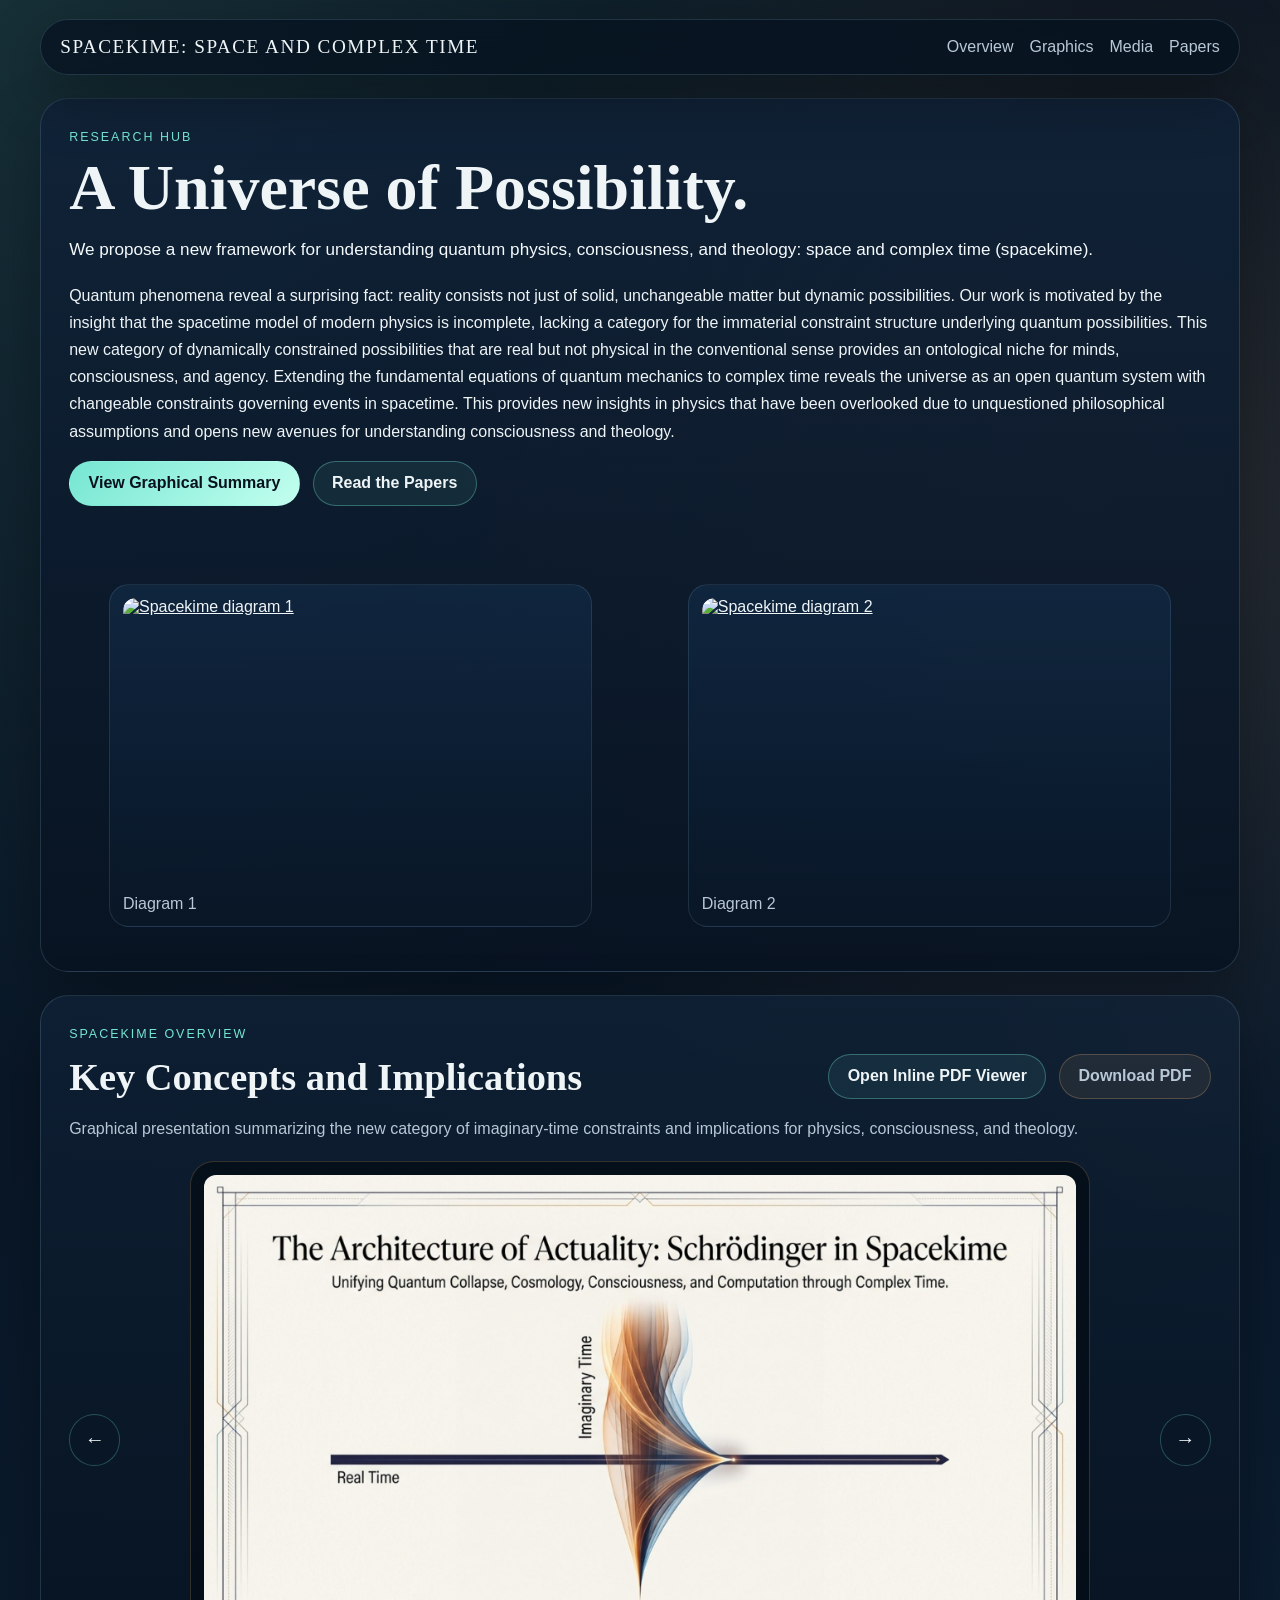
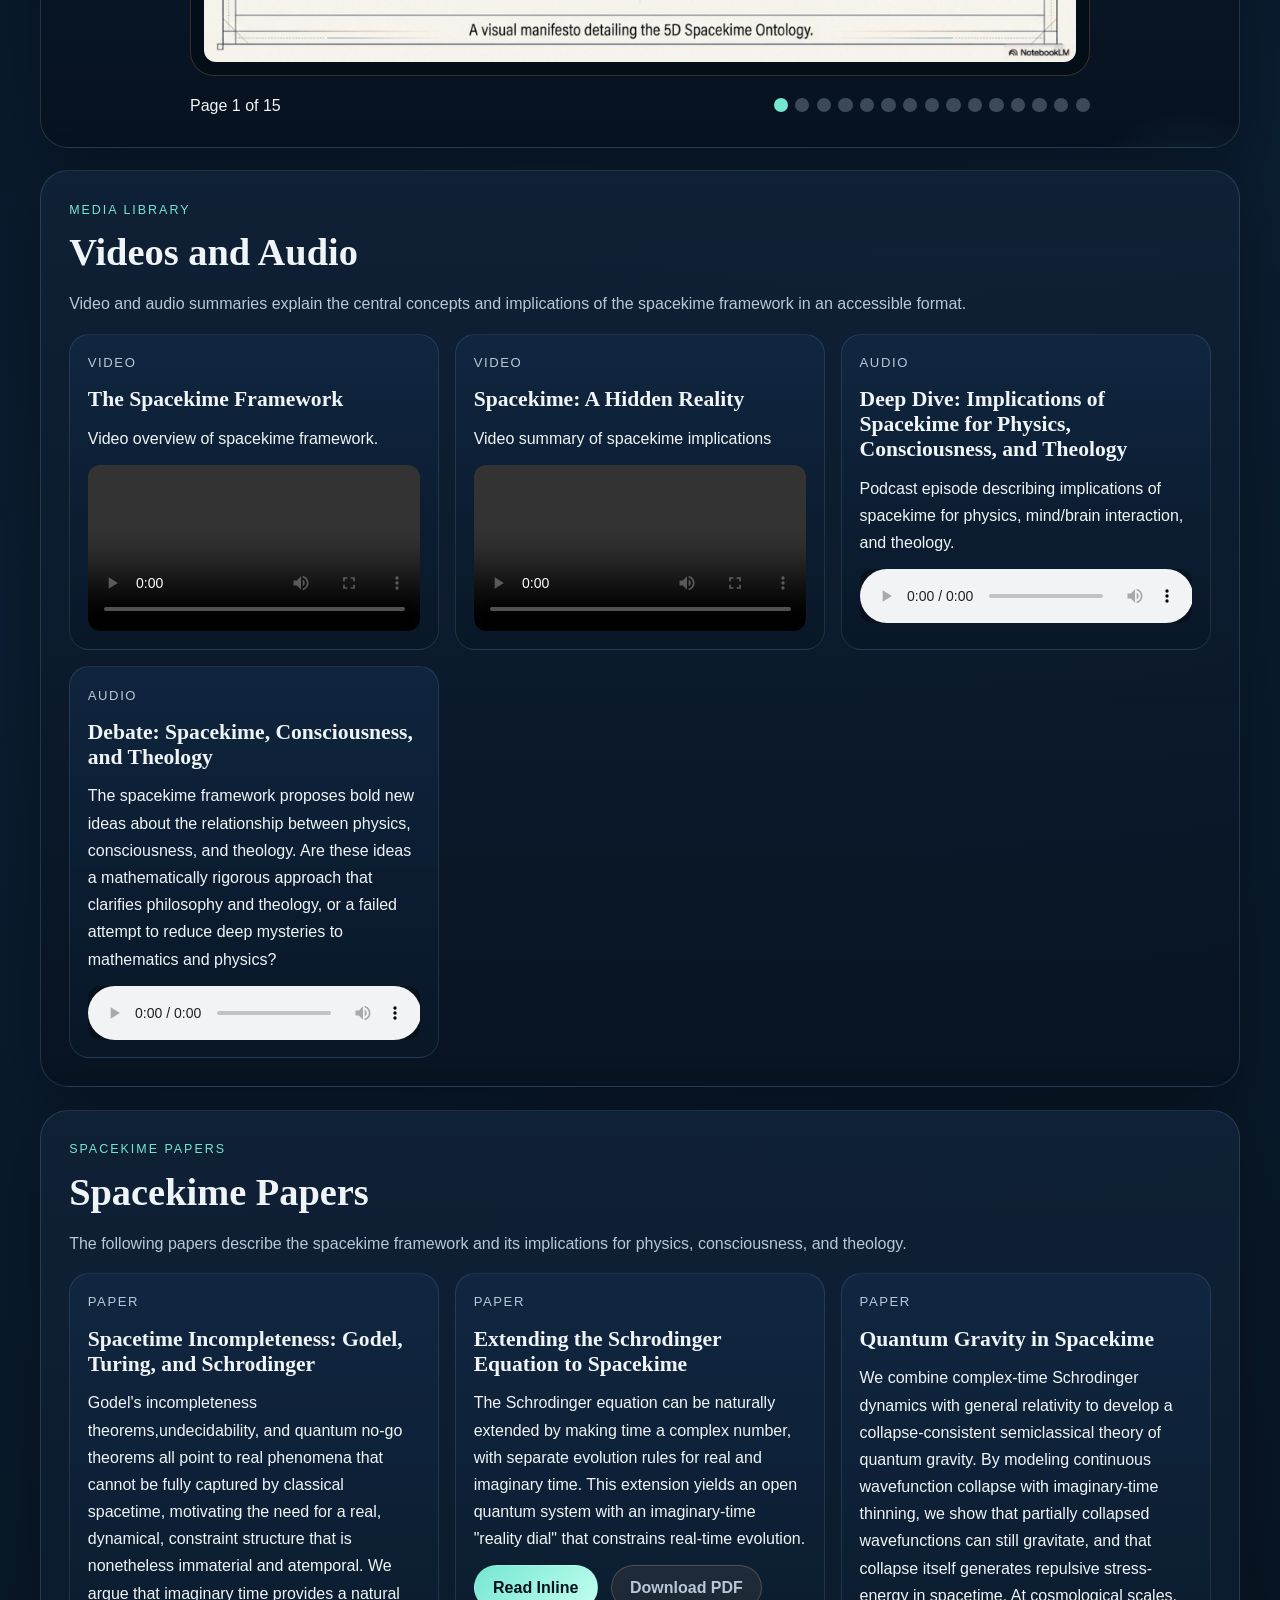
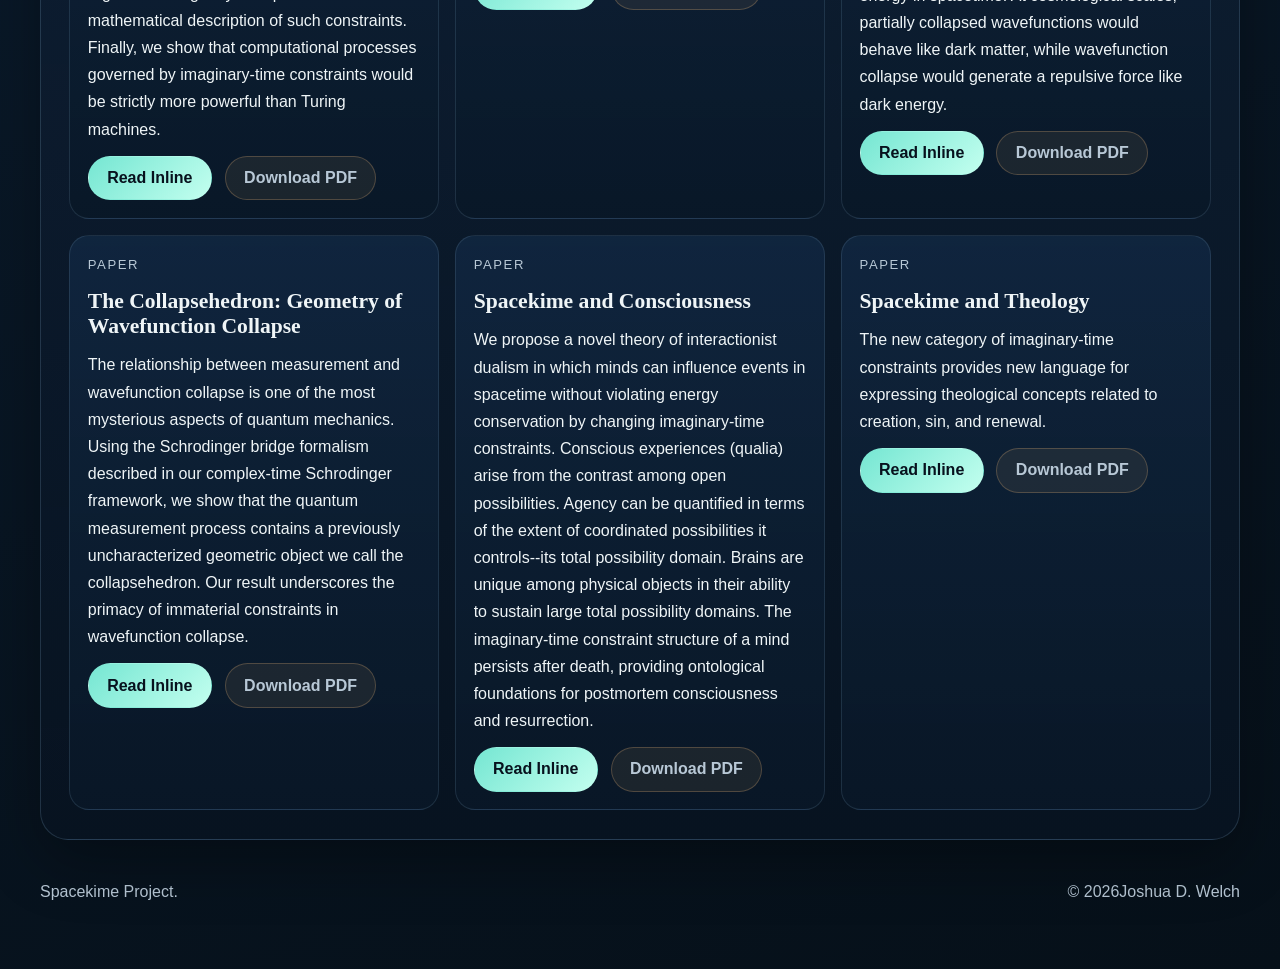
==== index.html @ 85ed4612 "Add Einstein paper to website" ====
<!DOCTYPE html>
<html lang="en">
<head>
  <meta charset="UTF-8">
  <meta name="viewport" content="width=device-width, initial-scale=1.0">
  <title>Spacekime: A Universe of Possibility</title>
  <meta name="description" content="A website for the Spacekime project, featuring overview text, diagrams, videos, audio, papers.">
  <link rel="stylesheet" href="assets/css/site.css">
</head>
<body>
  <div class="page-shell">
    <header class="site-header">
      <a class="site-mark" href="#top">Spacekime: Space and Complex Time</a>
      <nav class="site-nav" aria-label="Primary">
        <a href="#overview">Overview</a>
        <a href="#architecture">Graphics</a>
        <a href="#media">Media</a>
        <a href="#papers">Papers</a>
      </nav>
    </header>

    <main id="top">
      <section class="section-card overview-section" id="overview">
        <div class="hero">
          <div class="hero-copy">
            <p class="eyebrow">Research Hub</p>
            <h1>A Universe of Possibility.</h1>
            <p class="lead">
              We propose a new framework for understanding quantum physics, consciousness, and theology: space and complex time (spacekime). 
            </p>
            <p>
              Quantum phenomena reveal a surprising fact: reality consists not just of solid, unchangeable matter but dynamic possibilities. Our work is motivated by the insight that the spacetime model of modern physics is incomplete, lacking a category 
              for the immaterial constraint structure underlying quantum possibilities. This new category of dynamically constrained possibilities that are real but not physical in the conventional sense provides an ontological niche for minds, consciousness, and agency. 
              Extending the fundamental equations of quantum mechanics to complex time reveals the universe as an open quantum system with changeable constraints governing events in spacetime. 
              This provides new insights in physics that have been overlooked due to unquestioned philosophical assumptions and opens new avenues for understanding consciousness and theology. 
            </p>
            <div class="cta-row">
              <a class="button button-primary" href="#architecture">View Graphical Summary</a>
              <a class="button button-secondary" href="#papers">Read the Papers</a>
            </div>
          </div>
        </div>

        <div class="diagram-grid overview-diagrams">
          <figure class="diagram-card">
            <a class="diagram-link" href="spacekime_diagram1.png" target="_blank" rel="noopener" aria-label="Open full-size Spacekime diagram 1">
              <img src="spacekime_diagram1.png" alt="Spacekime diagram 1">
            </a>
            <figcaption>Diagram 1</figcaption>
          </figure>
          <figure class="diagram-card">
            <a class="diagram-link" href="spacekime_diagram2.png" target="_blank" rel="noopener" aria-label="Open full-size Spacekime diagram 2">
              <img src="spacekime_diagram2.png" alt="Spacekime diagram 2">
            </a>
            <figcaption>Diagram 2</figcaption>
          </figure>
        </div>
      </section>

      <section class="section-card architecture-section" id="architecture">
        <div class="section-heading">
          <div>
            <p class="eyebrow">Spacekime Overview</p>
            <h2>Key Concepts and Implications</h2>
          </div>
          <div class="section-actions">
            <a class="button button-secondary" href="papers/the-spacekime-architecture.html">Open Inline PDF Viewer</a>
            <a class="button button-ghost" href="The_Spacekime_Architecture.pdf" download>Download PDF</a>
          </div>
        </div>
        <p class="section-intro">
          Graphical presentation summarizing the new category of imaginary-time constraints and implications for physics, consciousness, and theology.
        </p>

        <div class="carousel-shell" data-carousel>
          <button class="carousel-arrow" type="button" data-carousel-prev aria-label="Show previous architecture page">&larr;</button>
          <div class="carousel-stage">
            <figure class="carousel-frame">
              <img
                class="carousel-image"
                data-carousel-image
                src="assets/img/architecture/page-01.jpg"
                alt="Spacekime Overview 1"
              >
            </figure>
            <div class="carousel-meta">
              <p class="carousel-caption" data-carousel-caption aria-live="polite">Page 1 of 15</p>
              <div class="carousel-dots" data-carousel-dots aria-label="Architecture page selector"></div>
            </div>
          </div>
          <button class="carousel-arrow" type="button" data-carousel-next aria-label="Show next architecture page">&rarr;</button>
        </div>
      </section>

      <section class="section-card" id="media">
        <div class="section-heading">
          <div>
            <p class="eyebrow">Media Library</p>
            <h2>Videos and Audio</h2>
          </div>
        </div>
        <p class="section-intro">
          Video and audio summaries explain the central concepts and implications of the spacekime framework in an accessible format.
        </p>
        <div class="media-grid">
          <article class="media-card">
            <p class="media-type">Video</p>
            <h3>The Spacekime Framework</h3>
            <p>Video overview of spacekime framework.</p>
            <video controls preload="metadata">
              <source src="The_Spacekime_Framework.mp4" type="video/mp4">
              Your browser does not support the video tag.
            </video>
          </article>

          <article class="media-card">
            <p class="media-type">Video</p>
            <h3>Spacekime: A Hidden Reality</h3>
            <p>Video summary of spacekime implications</p>
            <video controls preload="metadata">
              <source src="Spacekime__A_Hidden_Reality_.mp4" type="video/mp4">
              Your browser does not support the video tag.
            </video>
          </article>

          <article class="media-card">
            <p class="media-type">Audio</p>
            <h3>Deep Dive: Implications of Spacekime for Physics, Consciousness, and Theology</h3>
            <p>Podcast episode describing implications of spacekime for physics, mind/brain interaction, and theology.</p>
            <audio controls preload="metadata">
              <source src="Spacekime,_consciousness,_and_theology.m4a" type="audio/mp4">
              Your browser does not support the audio element.
            </audio>
          </article>

          <article class="media-card">
            <p class="media-type">Audio</p>
            <h3>Debate: Spacekime, Consciousness, and Theology</h3>
            <p>The spacekime framework proposes bold new ideas about the relationship between physics, consciousness, and theology. Are these ideas a mathematically rigorous approach that clarifies philosophy and theology, or a failed attempt to reduce deep mysteries to mathematics and physics?</p>
            <audio controls preload="metadata">
              <source src="Spacekime_Geometry_and_the_Human_Soul.m4a" type="audio/mp4">
              Your browser does not support the audio element.
            </audio>
          </article>
        </div>
      </section>

      <section class="section-card" id="papers">
        <div class="section-heading">
          <div>
            <p class="eyebrow">Spacekime Papers</p>
            <h2>Spacekime Papers</h2>
          </div>
        </div>
        <p class="section-intro">
          The following papers describe the spacekime framework and its implications for physics, consciousness, and theology.
        </p>
        <div class="paper-grid">
          <article class="paper-card">
            <p class="paper-type">Paper</p>
            <h3>Spacetime Incompleteness: Godel, Turing, and Schrodinger</h3>
            <p>Godel's incompleteness theorems,undecidability, and quantum no-go theorems all point to real phenomena that cannot be fully captured by classical spacetime, motivating the need for a real, dynamical, constraint structure that is nonetheless immaterial and atemporal. We argue that imaginary time provides a natural mathematical description of such constraints. Finally, we show that computational processes governed by imaginary-time constraints would be strictly more powerful than Turing machines.</p>
            <div class="paper-actions">
              <a class="button button-primary" href="papers/spacetime-incompleteness.html">Read Inline</a>
              <a class="button button-ghost" href="Spacetime_Incompleteness.pdf" download>Download PDF</a>
            </div>
          </article>

          <article class="paper-card">
            <p class="paper-type">Paper</p>
            <h3>Extending the Schrodinger Equation to Spacekime</h3>
            <p>The Schrodinger equation can be naturally extended by making time a complex number, with separate evolution rules for real and imaginary time. This extension yields an open quantum system with an imaginary-time "reality dial" that constrains real-time evolution.</p>
            <div class="paper-actions">
              <a class="button button-primary" href="papers/schrodinger-in-spacekime.html">Read Inline</a>
              <a class="button button-ghost" href="Schrodinger_in_Spacekime_3-6-26.pdf" download>Download PDF</a>
            </div>
          </article>

          <article class="paper-card">
            <p class="paper-type">Paper</p>
            <h3>Quantum Gravity in Spacekime</h3>
            <p>We combine complex-time Schrodinger dynamics with general relativity to develop a collapse-consistent semiclassical theory of quantum gravity. By modeling continuous wavefunction collapse with imaginary-time thinning, we show that partially collapsed wavefunctions can still gravitate, and that collapse itself generates repulsive stress-energy in spacetime. At cosmological scales, partially collapsed wavefunctions would behave like dark matter, while wavefunction collapse would generate a repulsive force like dark energy.</p>
            <div class="paper-actions">
              <a class="button button-primary" href="papers/einstein-in-spacekime.html">Read Inline</a>
              <a class="button button-ghost" href="papers/einstein-in-spacekime.pdf" download>Download PDF</a>
            </div>
          </article>

          <article class="paper-card">
            <p class="paper-type">Paper</p>
            <h3>The Collapsehedron: Geometry of Wavefunction Collapse</h3>
            <p>The relationship between measurement and wavefunction collapse is one of the most mysterious aspects of quantum mechanics. Using the Schrodinger bridge formalism described in our complex-time Schrodinger framework, we show that the quantum measurement process contains a previously uncharacterized geometric object we call the collapsehedron. Our result underscores the primacy of immaterial constraints in wavefunction collapse.</p>
            <div class="paper-actions">
              <a class="button button-primary" href="papers/collapsehedron-paper.html">Read Inline</a>
              <a class="button button-ghost" href="collapsehedron_paper.pdf" download>Download PDF</a>
            </div>
          </article>

          <article class="paper-card">
            <p class="paper-type">Paper</p>
            <h3>Spacekime and Consciousness</h3>
            <p>We propose a novel theory of interactionist dualism in which minds can influence events in spacetime without violating energy conservation by changing imaginary-time constraints. Conscious experiences (qualia) arise from the contrast among open possibilities. Agency can be quantified in terms of the extent of coordinated possibilities it controls--its total possibility domain. Brains are unique among physical objects in their ability to sustain large total possibility domains. The imaginary-time constraint structure of a mind persists after death, providing ontological foundations for postmortem consciousness and resurrection.</p>
            <div class="paper-actions">
              <a class="button button-primary" href="papers/spacekime-and-consciousness.html">Read Inline</a>
              <a class="button button-ghost" href="Spacekime_and_Consciousness.pdf" download>Download PDF</a>
            </div>
          </article>

          <article class="paper-card">
            <p class="paper-type">Paper</p>
            <h3>Spacekime and Theology</h3>
            <p>The new category of imaginary-time constraints provides new language for expressing theological concepts related to creation, sin, and renewal.</p>
            <div class="paper-actions">
              <a class="button button-primary" href="papers/spacekime-and-theology.html">Read Inline</a>
              <a class="button button-ghost" href="Spacekime_and_Theology.pdf" download>Download PDF</a>
            </div>
          </article>
        </div>
      </section>
    </main>

    <footer class="site-footer">
      <p>Spacekime Project.</p>
      <p>&copy; <span data-current-year></span>Joshua D. Welch</p>
    </footer>
  </div>

  <script src="assets/js/site.js"></script>
</body>
</html>
---- assets/css/site.css ----
:root {
  --bg: #08111f;
  --bg-alt: #0e2034;
  --surface: rgba(9, 23, 39, 0.82);
  --surface-strong: rgba(13, 31, 54, 0.94);
  --text: #eff5f7;
  --muted: #b8c8d6;
  --line: rgba(122, 163, 190, 0.22);
  --accent: #75e6d2;
  --accent-warm: #f0b777;
  --shadow: 0 22px 60px rgba(0, 0, 0, 0.3);
  --radius-lg: 28px;
  --radius-md: 18px;
  --radius-sm: 12px;
  --content-width: 1200px;
  --transition: 180ms ease;
}

*,
*::before,
*::after {
  box-sizing: border-box;
}

html {
  scroll-behavior: smooth;
}

body {
  margin: 0;
  color: var(--text);
  font-family: "Trebuchet MS", "Gill Sans", "Segoe UI", sans-serif;
  background:
    radial-gradient(circle at top left, rgba(117, 230, 210, 0.14), transparent 25%),
    radial-gradient(circle at 85% 12%, rgba(240, 183, 119, 0.14), transparent 18%),
    linear-gradient(160deg, #07111d 0%, #0b1d31 48%, #061019 100%);
  min-height: 100vh;
}

body::before {
  content: "";
  position: fixed;
  inset: 0;
  pointer-events: none;
  background-image:
    radial-gradient(circle at 18% 24%, rgba(255, 255, 255, 0.14) 0 1px, transparent 1px),
    radial-gradient(circle at 76% 34%, rgba(255, 255, 255, 0.12) 0 1px, transparent 1px),
    radial-gradient(circle at 48% 72%, rgba(255, 255, 255, 0.1) 0 1px, transparent 1px),
    radial-gradient(circle at 28% 82%, rgba(255, 255, 255, 0.08) 0 1px, transparent 1px);
  opacity: 0.35;
}

img,
video {
  display: block;
  max-width: 100%;
}

a {
  color: inherit;
}

.page-shell {
  position: relative;
  width: min(var(--content-width), calc(100% - 2rem));
  margin: 0 auto;
  padding: 1.2rem 0 3rem;
}

.site-header {
  position: sticky;
  top: 0.8rem;
  z-index: 10;
  display: flex;
  justify-content: space-between;
  align-items: center;
  gap: 1rem;
  padding: 1rem 1.2rem;
  margin-bottom: 1.4rem;
  border: 1px solid var(--line);
  border-radius: 999px;
  background: rgba(6, 18, 31, 0.75);
  backdrop-filter: blur(18px);
  box-shadow: var(--shadow);
}

.site-mark,
.site-nav a,
.back-link {
  text-decoration: none;
}

.site-mark {
  font-family: "Palatino Linotype", "Book Antiqua", Georgia, serif;
  font-size: 1.2rem;
  letter-spacing: 0.08em;
  text-transform: uppercase;
}

.site-nav {
  display: flex;
  flex-wrap: wrap;
  gap: 1rem;
}

.site-nav a,
.back-link {
  color: var(--muted);
  transition: color var(--transition);
}

.site-nav a:hover,
.site-nav a:focus-visible,
.back-link:hover,
.back-link:focus-visible {
  color: var(--accent);
}

main {
  display: grid;
  gap: 1.4rem;
}

.section-card {
  position: relative;
  overflow: hidden;
  padding: clamp(1.3rem, 2.2vw, 2rem);
  border: 1px solid var(--line);
  border-radius: var(--radius-lg);
  background: linear-gradient(180deg, rgba(16, 34, 56, 0.9), rgba(8, 19, 33, 0.88));
  box-shadow: var(--shadow);
}

.section-card::after {
  content: "";
  position: absolute;
  inset: auto -5% -25% auto;
  width: 14rem;
  height: 14rem;
  border-radius: 50%;
  background: radial-gradient(circle, rgba(117, 230, 210, 0.12), transparent 70%);
  pointer-events: none;
}

.overview-section {
  display: grid;
  gap: 1.4rem;
}

.hero {
  display: grid;
  grid-template-columns: minmax(0, 1fr);
  gap: 1.4rem;
  align-items: stretch;
  min-height: 26rem;
}

.hero-copy {
  width: 100%;
  max-width: none;
}

.hero-copy h1 {
  max-width: none;
}

.eyebrow {
  margin: 0 0 0.6rem;
  color: var(--accent);
  letter-spacing: 0.16em;
  text-transform: uppercase;
  font-size: 0.78rem;
}

h1,
h2,
h3 {
  margin: 0;
  font-family: "Palatino Linotype", "Book Antiqua", Georgia, serif;
}

h1 {
  font-size: clamp(2.4rem, 5vw, 4.4rem);
  line-height: 0.95;
  max-width: 12ch;
}

h2 {
  font-size: clamp(1.8rem, 3vw, 2.8rem);
}

h3 {
  font-size: 1.35rem;
}

p {
  line-height: 1.7;
}

.lead {
  font-size: 1.07rem;
  color: #f5fafc;
}

.hero-panel,
.media-card,
.paper-card,
.diagram-card {
  border: 1px solid rgba(122, 163, 190, 0.18);
  border-radius: calc(var(--radius-md) + 2px);
  background: linear-gradient(180deg, rgba(18, 42, 69, 0.74), rgba(9, 24, 40, 0.86));
}

.hero-panel {
  display: flex;
  flex-direction: column;
  justify-content: space-between;
  gap: 1rem;
  padding: 1.2rem;
}

.stats-list {
  display: grid;
  gap: 1rem;
}

.stat-number {
  display: block;
  font-size: 2.2rem;
  font-weight: 700;
  color: var(--accent-warm);
}

.stat-label,
.panel-note,
.section-intro,
.media-type,
.paper-type,
.viewer-copy p,
.viewer-note,
figcaption {
  color: var(--muted);
}

.cta-row,
.paper-actions,
.section-actions,
.viewer-actions {
  display: flex;
  flex-wrap: wrap;
  gap: 0.8rem;
}

.button {
  display: inline-flex;
  align-items: center;
  justify-content: center;
  min-height: 2.8rem;
  padding: 0.75rem 1.15rem;
  border: 1px solid transparent;
  border-radius: 999px;
  text-decoration: none;
  font-weight: 600;
  transition:
    transform var(--transition),
    border-color var(--transition),
    background-color var(--transition),
    color var(--transition);
}

.button:hover,
.button:focus-visible {
  transform: translateY(-1px);
}

.button-primary {
  color: #07111d;
  background: linear-gradient(135deg, var(--accent) 0%, #c3ffef 100%);
}

.button-secondary {
  color: var(--text);
  border-color: rgba(117, 230, 210, 0.34);
  background: rgba(117, 230, 210, 0.08);
}

.button-ghost {
  color: var(--muted);
  border-color: rgba(240, 183, 119, 0.25);
  background: rgba(240, 183, 119, 0.08);
}

.section-heading {
  display: flex;
  justify-content: space-between;
  align-items: end;
  gap: 1rem;
  margin-bottom: 0.8rem;
}

.architecture-section {
  background:
    linear-gradient(180deg, rgba(15, 32, 52, 0.92), rgba(7, 18, 31, 0.9)),
    radial-gradient(circle at top right, rgba(240, 183, 119, 0.14), transparent 18rem);
}

.carousel-shell {
  display: grid;
  grid-template-columns: auto minmax(0, 1fr) auto;
  gap: 1rem;
  align-items: center;
  margin-top: 1.2rem;
}

.carousel-stage {
  display: grid;
  gap: 1rem;
  width: min(100%, 900px);
  margin: 0 auto;
}

.carousel-frame {
  margin: 0;
  min-height: 0;
  padding: 0.8rem;
  border: 1px solid rgba(240, 183, 119, 0.2);
  border-radius: calc(var(--radius-md) + 6px);
  background: rgba(5, 13, 23, 0.78);
}

.carousel-image {
  width: 100%;
  height: auto;
  max-height: min(62vh, 34rem);
  aspect-ratio: 1376 / 768;
  object-fit: contain;
  border-radius: var(--radius-sm);
}

.carousel-arrow {
  width: 3.2rem;
  height: 3.2rem;
  border: 1px solid rgba(117, 230, 210, 0.28);
  border-radius: 50%;
  color: var(--text);
  background: rgba(9, 23, 39, 0.85);
  cursor: pointer;
  font-size: 1.25rem;
  transition:
    transform var(--transition),
    border-color var(--transition),
    background-color var(--transition);
}

.carousel-arrow:hover,
.carousel-arrow:focus-visible {
  transform: translateY(-1px);
  border-color: rgba(117, 230, 210, 0.68);
  background: rgba(14, 35, 57, 0.95);
}

.carousel-meta {
  display: flex;
  flex-wrap: wrap;
  justify-content: space-between;
  gap: 0.8rem;
  align-items: center;
}

.carousel-caption {
  margin: 0;
}

.carousel-dots {
  display: flex;
  flex-wrap: wrap;
  gap: 0.45rem;
}

.carousel-dot {
  width: 0.9rem;
  height: 0.9rem;
  padding: 0;
  border: 0;
  border-radius: 50%;
  background: rgba(184, 200, 214, 0.3);
  cursor: pointer;
  transition: transform var(--transition), background-color var(--transition);
}

.carousel-dot:hover,
.carousel-dot:focus-visible {
  transform: scale(1.1);
  background: rgba(184, 200, 214, 0.8);
}

.carousel-dot.is-active {
  background: var(--accent);
}

.diagram-grid,
.media-grid,
.paper-grid {
  display: grid;
  gap: 1rem;
}

.diagram-grid {
  grid-template-columns: repeat(2, minmax(0, 1fr));
}

.overview-diagrams {
  margin-top: 0.2rem;
}

.diagram-card {
  padding: 0.8rem;
}

.diagram-link {
  display: block;
  border-radius: var(--radius-sm);
  overflow: hidden;
  transition: transform var(--transition), box-shadow var(--transition);
}

.diagram-link:hover,
.diagram-link:focus-visible {
  transform: translateY(-2px);
  box-shadow: 0 16px 36px rgba(0, 0, 0, 0.24);
}

.diagram-card img {
  aspect-ratio: 16 / 10;
  object-fit: cover;
  border-radius: var(--radius-sm);
}

figcaption {
  padding-top: 0.8rem;
}

.media-grid {
  grid-template-columns: repeat(3, minmax(0, 1fr));
}

.paper-grid {
  grid-template-columns: repeat(3, minmax(0, 1fr));
}

.media-card,
.paper-card {
  display: flex;
  flex-direction: column;
  gap: 0.8rem;
  padding: 1.1rem;
}

.media-card video,
.media-card audio {
  width: 100%;
  border-radius: var(--radius-sm);
  background: rgba(0, 0, 0, 0.3);
}

.media-card p,
.paper-card p {
  margin: 0;
}

.media-type,
.paper-type {
  font-size: 0.82rem;
  text-transform: uppercase;
  letter-spacing: 0.12em;
}

.site-footer {
  display: flex;
  justify-content: space-between;
  flex-wrap: wrap;
  gap: 1rem;
  padding: 1.4rem 0 0;
  color: var(--muted);
}

.viewer-page {
  min-height: 100vh;
}

.viewer-shell {
  width: min(1400px, calc(100% - 1.5rem));
  margin: 0 auto;
  padding: 1rem 0 1.5rem;
}

.viewer-header {
  display: flex;
  justify-content: space-between;
  align-items: end;
  gap: 1rem;
  padding: 1.2rem;
  margin-bottom: 1rem;
  border: 1px solid var(--line);
  border-radius: var(--radius-lg);
  background: var(--surface-strong);
  box-shadow: var(--shadow);
}

.viewer-copy {
  max-width: 52rem;
}

.viewer-main {
  padding: 0.8rem;
  border: 1px solid var(--line);
  border-radius: var(--radius-lg);
  background: rgba(5, 13, 23, 0.78);
  box-shadow: var(--shadow);
}

.paper-frame {
  width: 100%;
  height: calc(100vh - 11rem);
  border: 0;
  border-radius: calc(var(--radius-md) + 2px);
  background: #10233a;
}

.viewer-note {
  margin: 0.8rem 0 0;
}

@media (max-width: 1024px) {
  .media-grid,
  .paper-grid {
    grid-template-columns: repeat(2, minmax(0, 1fr));
  }

  .diagram-grid {
    grid-template-columns: 1fr;
  }

  .carousel-stage {
    width: min(100%, 760px);
  }
}

@media (max-width: 760px) {
  .page-shell,
  .viewer-shell {
    width: min(100% - 1rem, var(--content-width));
  }

  .site-header,
  .section-heading,
  .viewer-header,
  .site-footer,
  .carousel-meta {
    align-items: start;
    flex-direction: column;
  }

  .media-grid,
  .paper-grid {
    grid-template-columns: 1fr;
  }

  .carousel-shell {
    grid-template-columns: 1fr;
  }

  .carousel-arrow {
    width: 100%;
    height: 2.8rem;
    border-radius: 999px;
  }

  .carousel-frame,
  .carousel-image {
    min-height: 0;
    height: auto;
  }

  .carousel-image {
    max-height: 50vh;
  }

  .paper-frame {
    height: 72vh;
  }
}

@media (prefers-reduced-motion: reduce) {
  html {
    scroll-behavior: auto;
  }

  *,
  *::before,
  *::after {
    transition: none !important;
  }
}
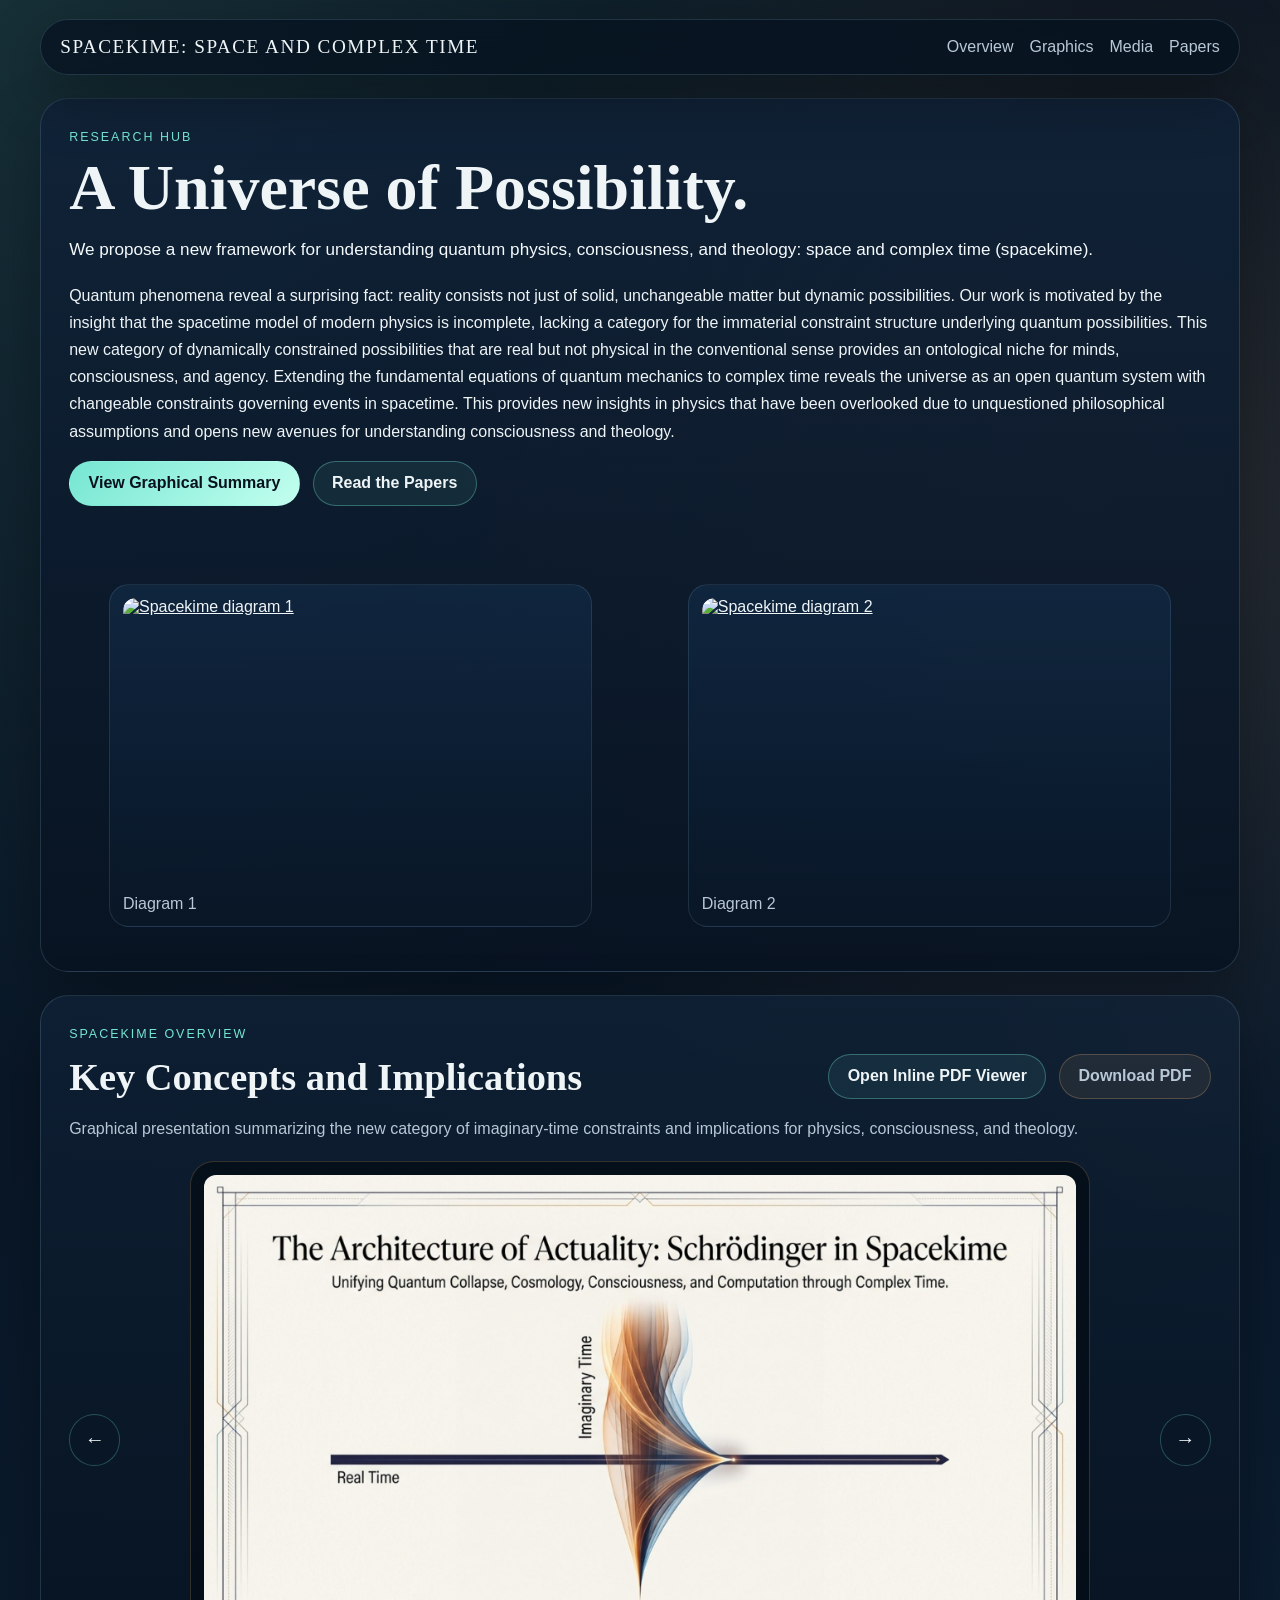
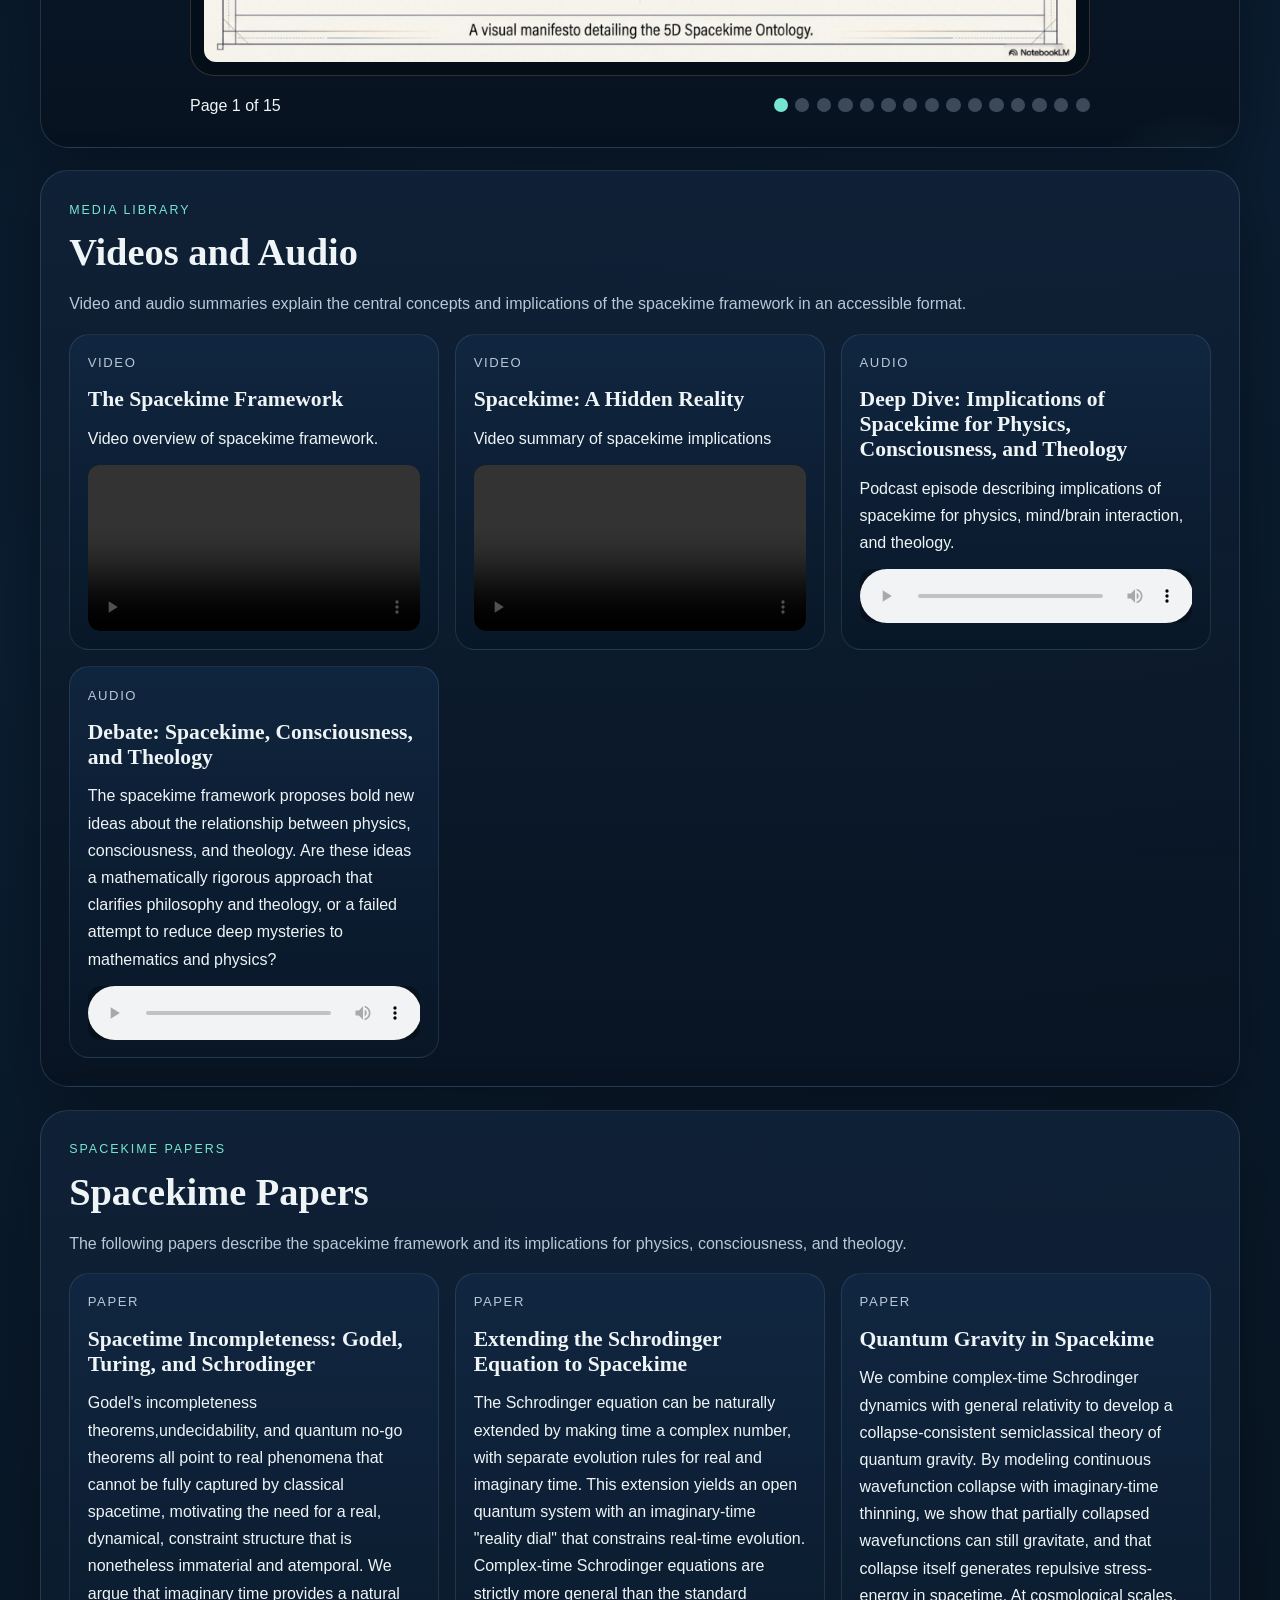
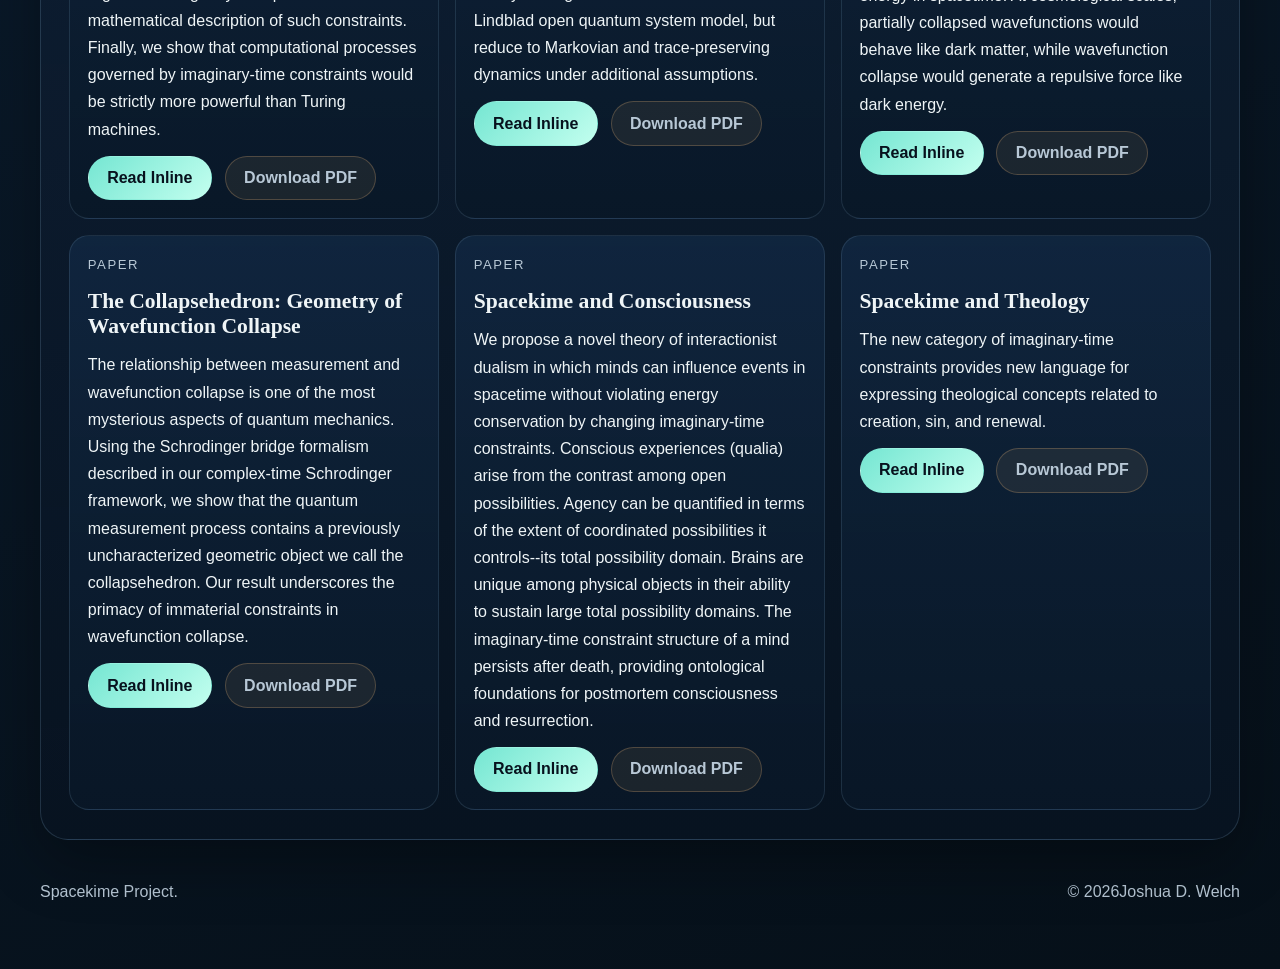
==== commit 908ebc9a: "Refine Schrodinger paper summary on website" ====
--- a/index.html
+++ b/index.html
@@ -169,7 +169,7 @@
           <article class="paper-card">
             <p class="paper-type">Paper</p>
             <h3>Extending the Schrodinger Equation to Spacekime</h3>
-            <p>The Schrodinger equation can be naturally extended by making time a complex number, with separate evolution rules for real and imaginary time. This extension yields an open quantum system with an imaginary-time "reality dial" that constrains real-time evolution.</p>
+            <p>The Schrodinger equation can be naturally extended by making time a complex number, with separate evolution rules for real and imaginary time. This extension yields an open quantum system with an imaginary-time "reality dial" that constrains real-time evolution. Complex-time Schrodinger equations are strictly more general than the standard Lindblad open quantum system model, but reduce to Markovian and trace-preserving dynamics under additional assumptions. </p>
             <div class="paper-actions">
               <a class="button button-primary" href="papers/schrodinger-in-spacekime.html">Read Inline</a>
               <a class="button button-ghost" href="Schrodinger_in_Spacekime_3-6-26.pdf" download>Download PDF</a>
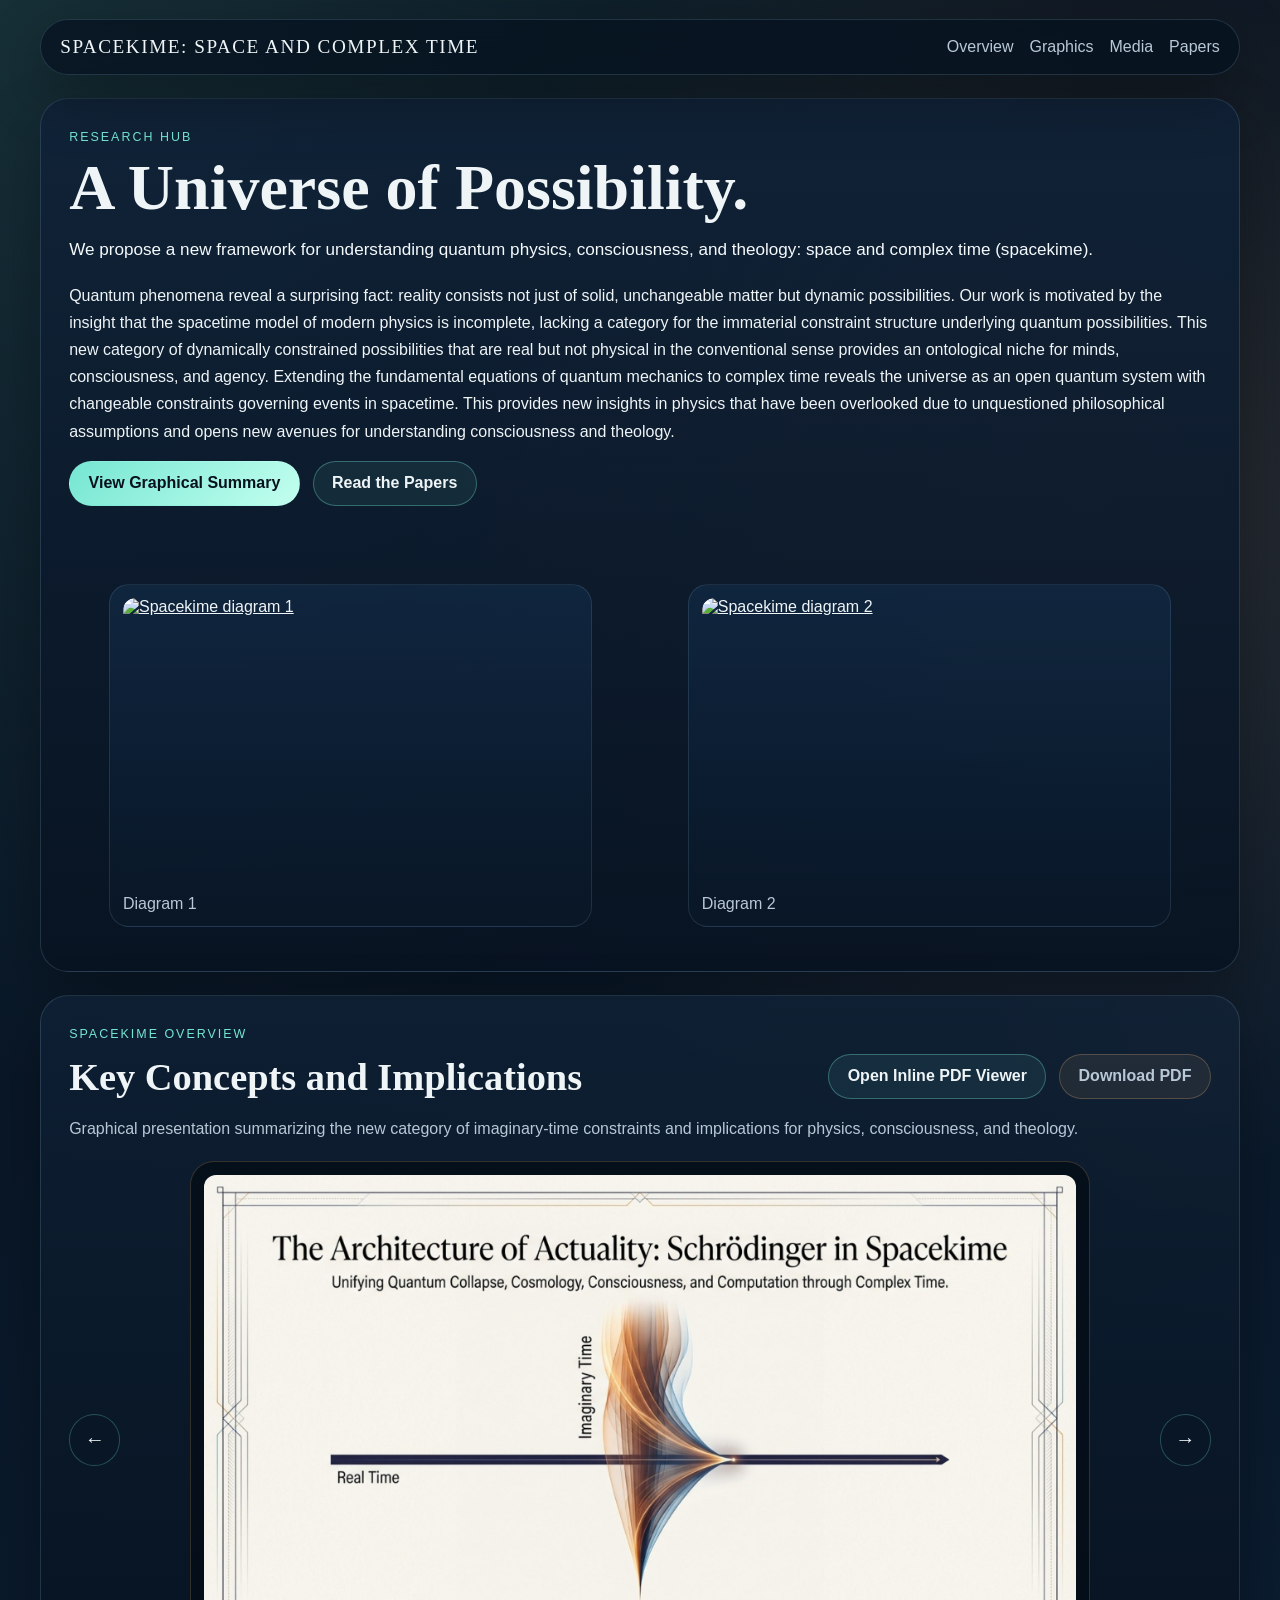
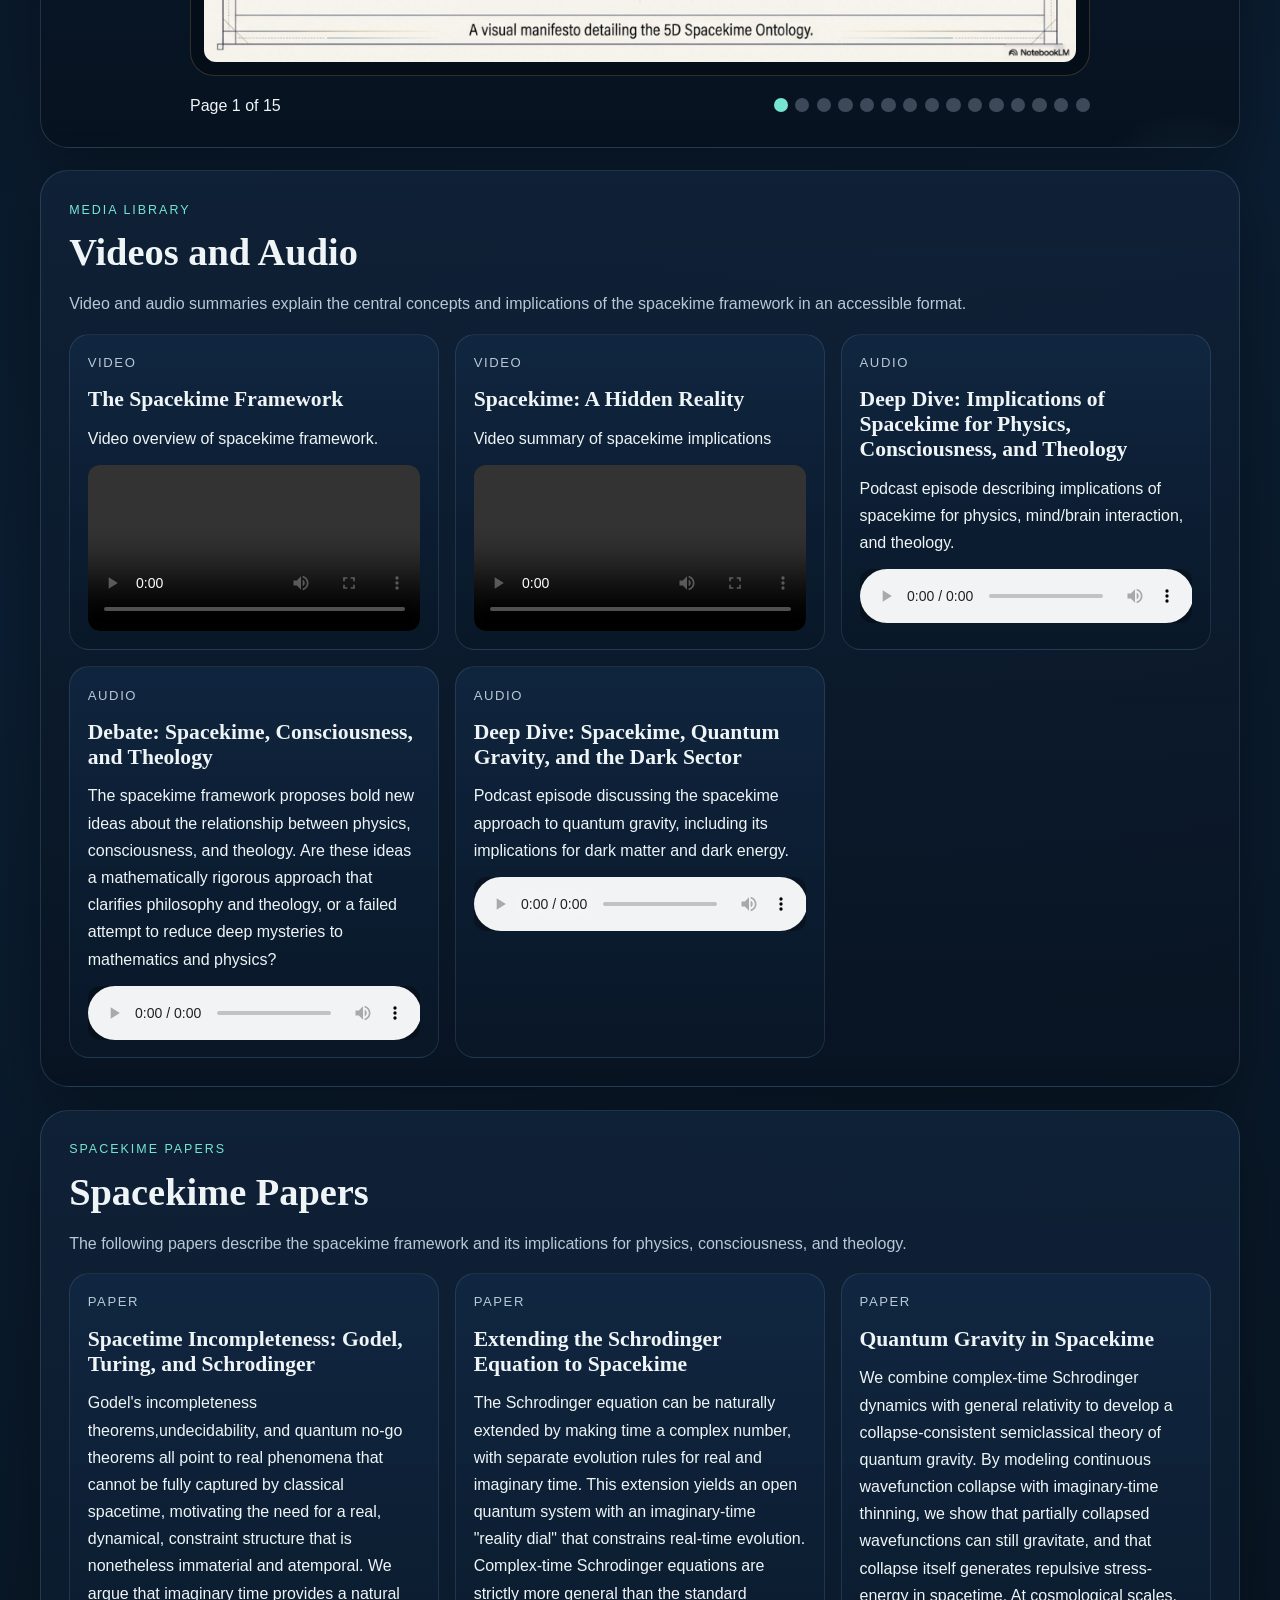
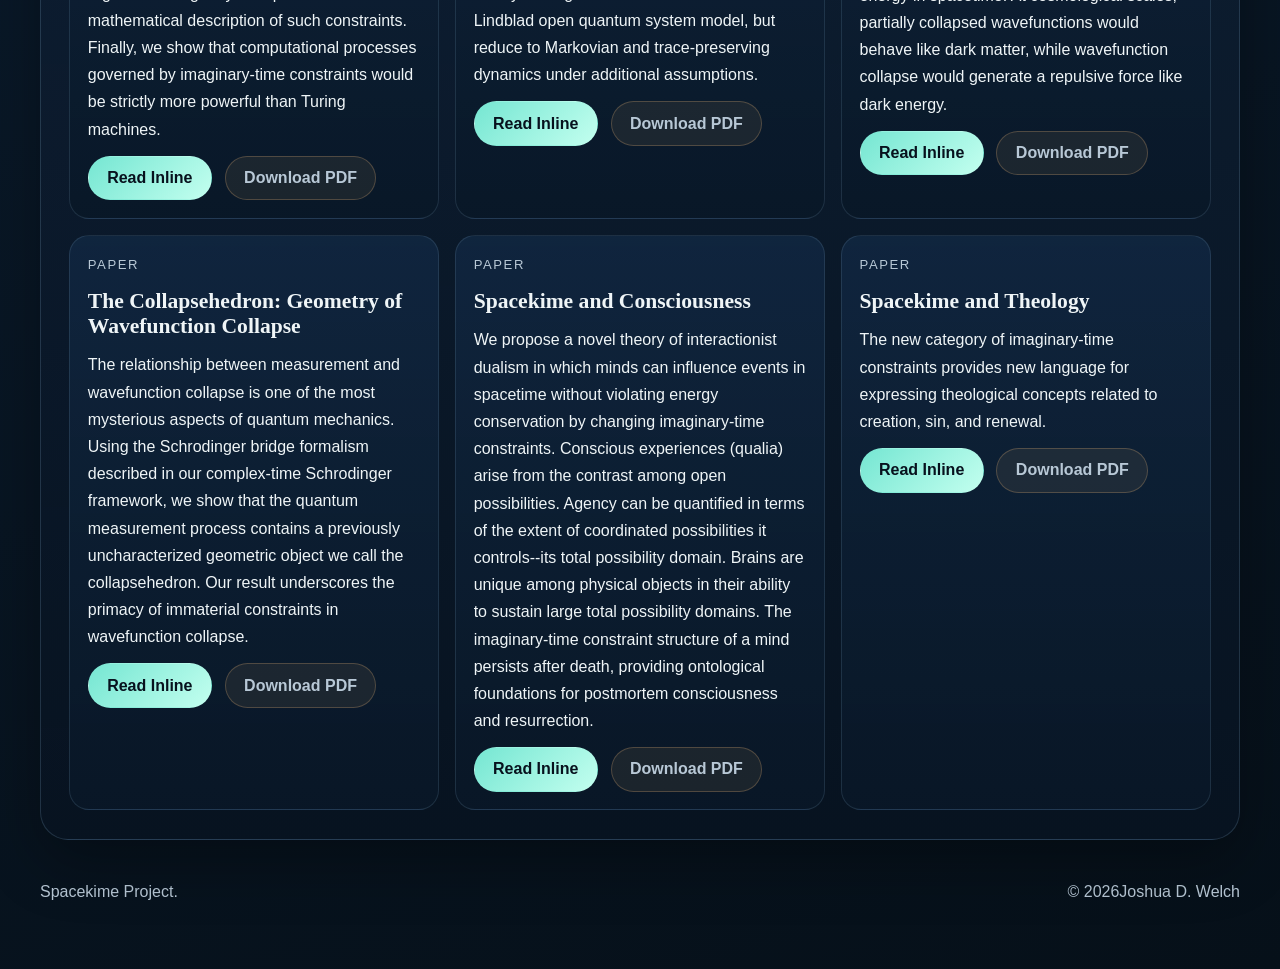
==== commit 751ef419: "Add gravity and dark sector audio" ====
--- a/index.html
+++ b/index.html
@@ -142,6 +142,16 @@
               Your browser does not support the audio element.
             </audio>
           </article>
+
+          <article class="media-card">
+            <p class="media-type">Audio</p>
+            <h3>Deep Dive: Spacekime, Quantum Gravity, and the Dark Sector</h3>
+            <p>Podcast episode discussing the spacekime approach to quantum gravity, including its implications for dark matter and dark energy.</p>
+            <audio controls preload="metadata">
+              <source src="Spacekime_gravity_and_dark_sector.m4a" type="audio/mp4">
+              Your browser does not support the audio element.
+            </audio>
+          </article>
         </div>
       </section>
 
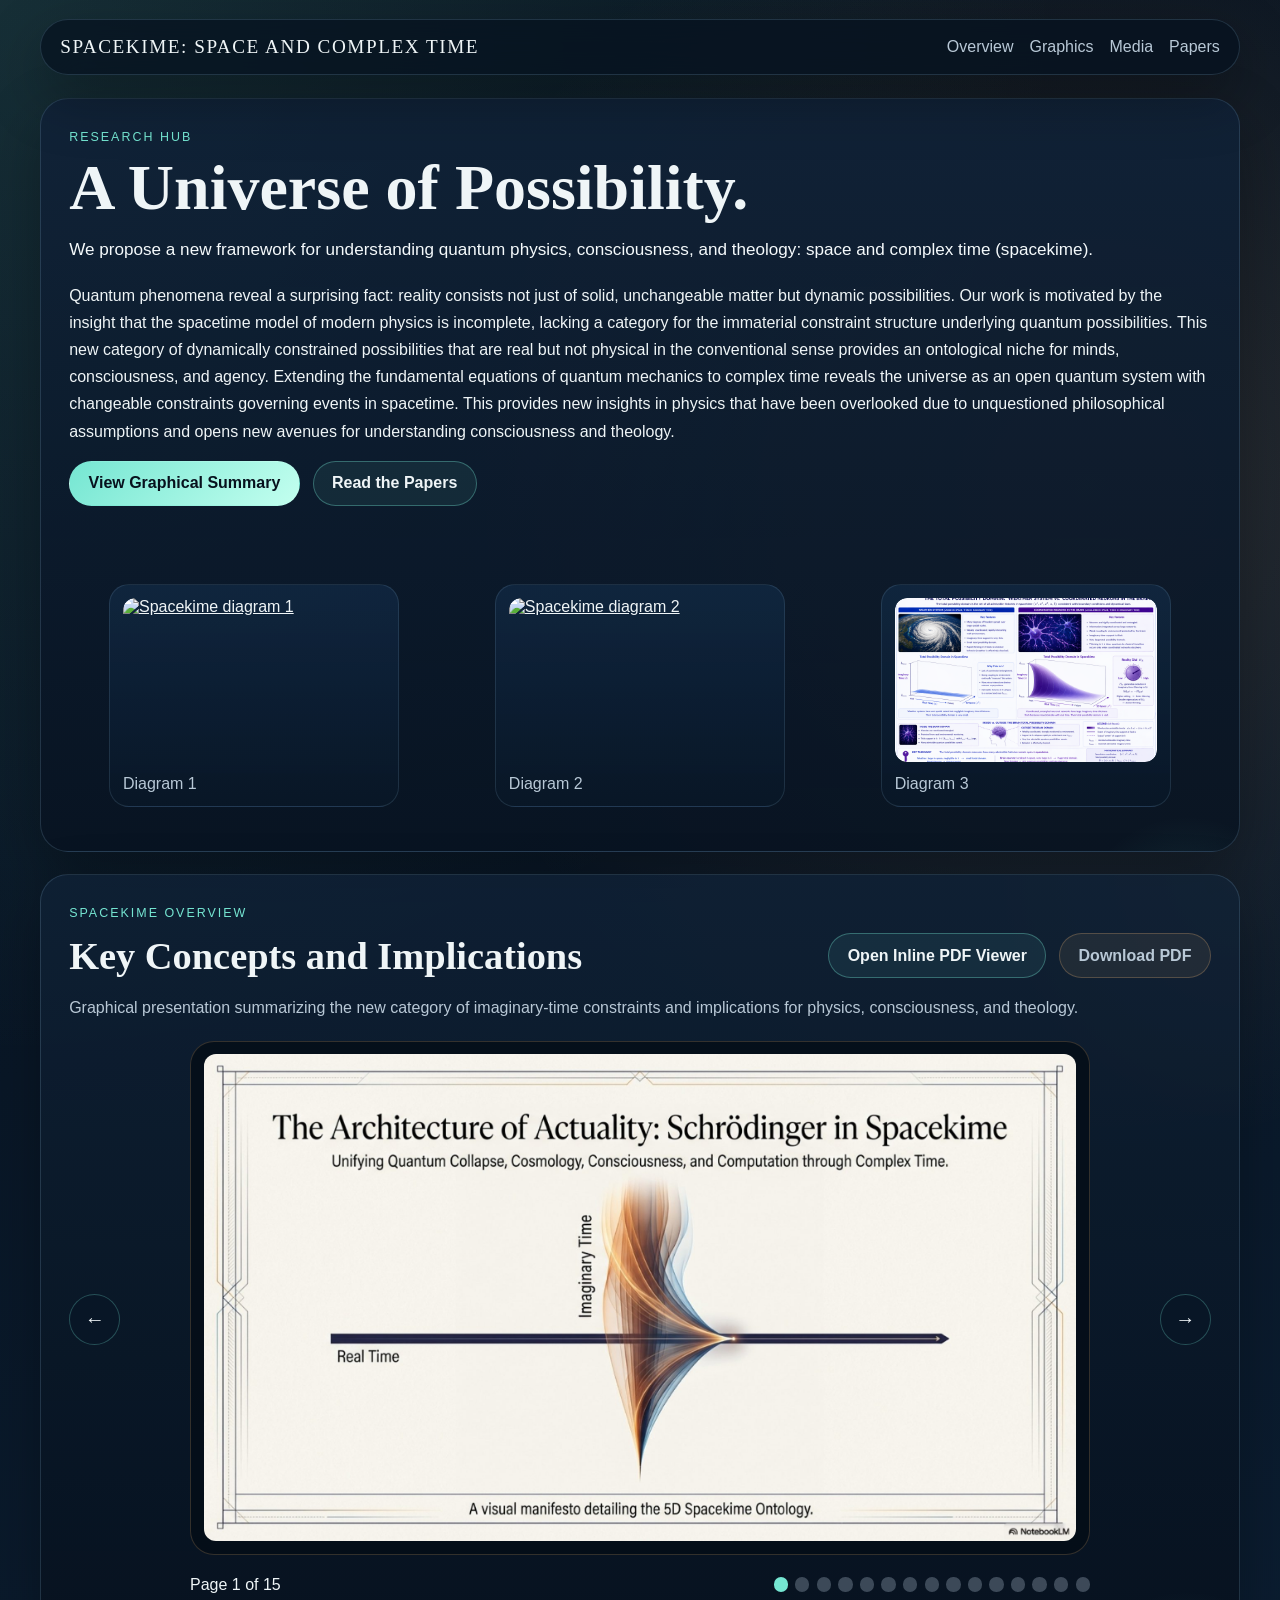
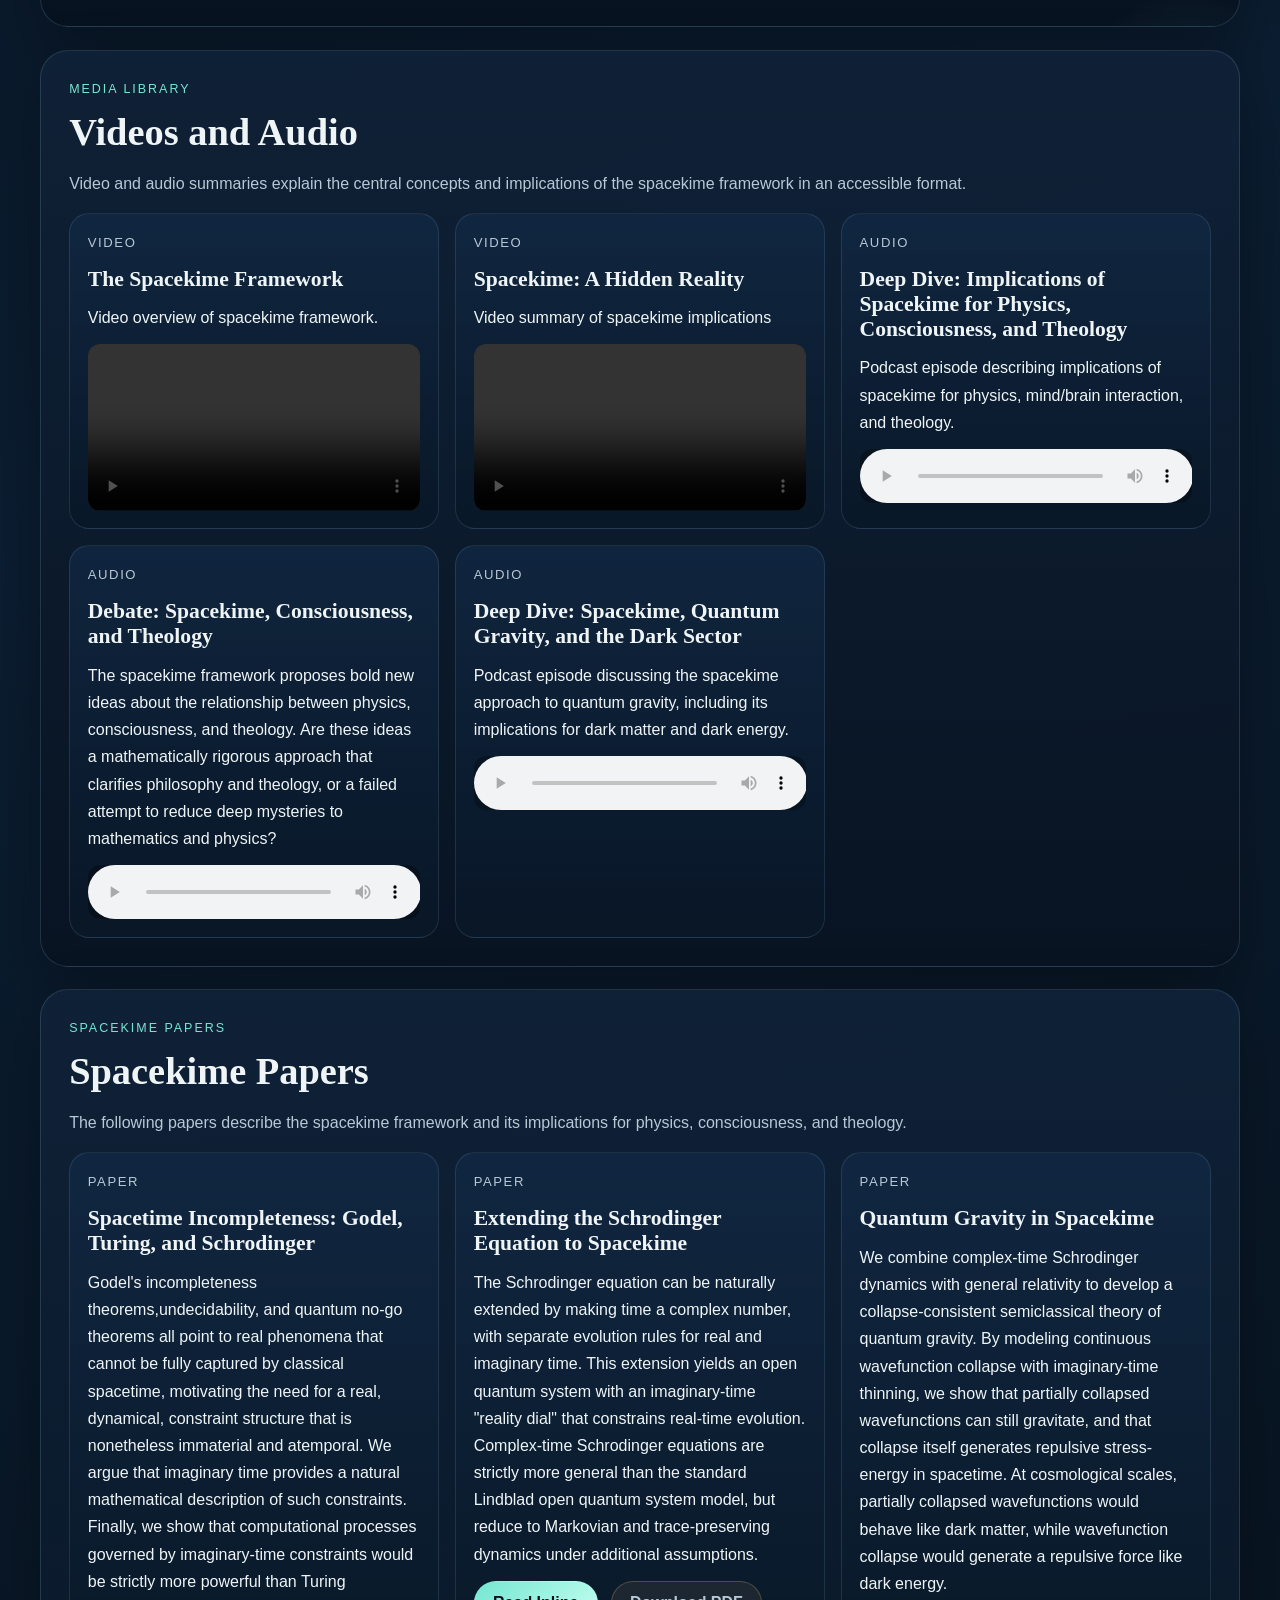
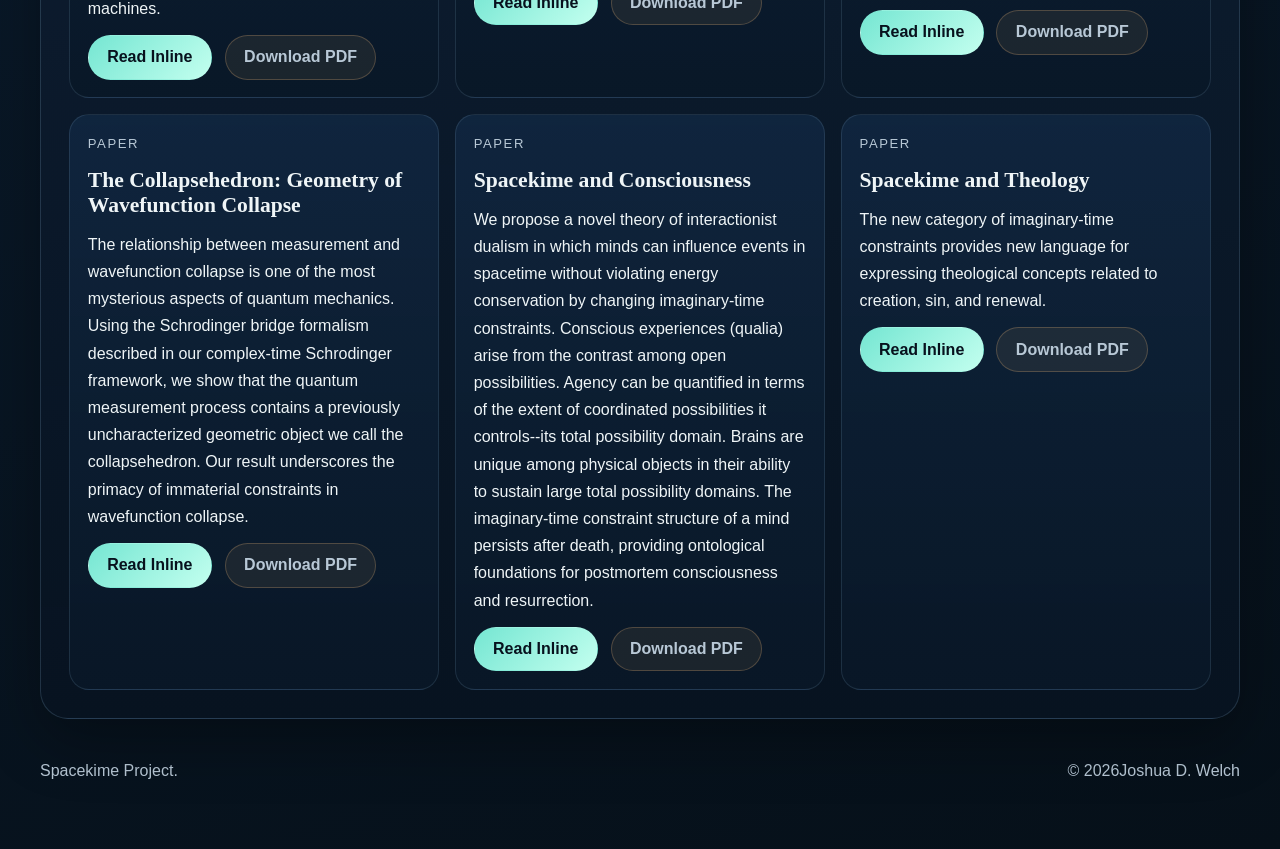
==== commit ea1379bf: "Add third overview diagram to homepage" ====
--- a/index.html
+++ b/index.html
@@ -54,6 +54,12 @@
             </a>
             <figcaption>Diagram 2</figcaption>
           </figure>
+          <figure class="diagram-card">
+            <a class="diagram-link" href="spacekime_diagram3.png" target="_blank" rel="noopener" aria-label="Open full-size Spacekime diagram 3">
+              <img src="spacekime_diagram3.png" alt="Spacekime diagram 3">
+            </a>
+            <figcaption>Diagram 3</figcaption>
+          </figure>
         </div>
       </section>
 
--- a/assets/css/site.css
+++ b/assets/css/site.css
@@ -406,7 +406,7 @@
 }
 
 .diagram-grid {
-  grid-template-columns: repeat(2, minmax(0, 1fr));
+  grid-template-columns: repeat(3, minmax(0, 1fr));
 }
 
 .overview-diagrams {
@@ -538,7 +538,7 @@
   }
 
   .diagram-grid {
-    grid-template-columns: 1fr;
+    grid-template-columns: repeat(2, minmax(0, 1fr));
   }
 
   .carousel-stage {
@@ -562,7 +562,8 @@
   }
 
   .media-grid,
-  .paper-grid {
+  .paper-grid,
+  .diagram-grid {
     grid-template-columns: 1fr;
   }
 
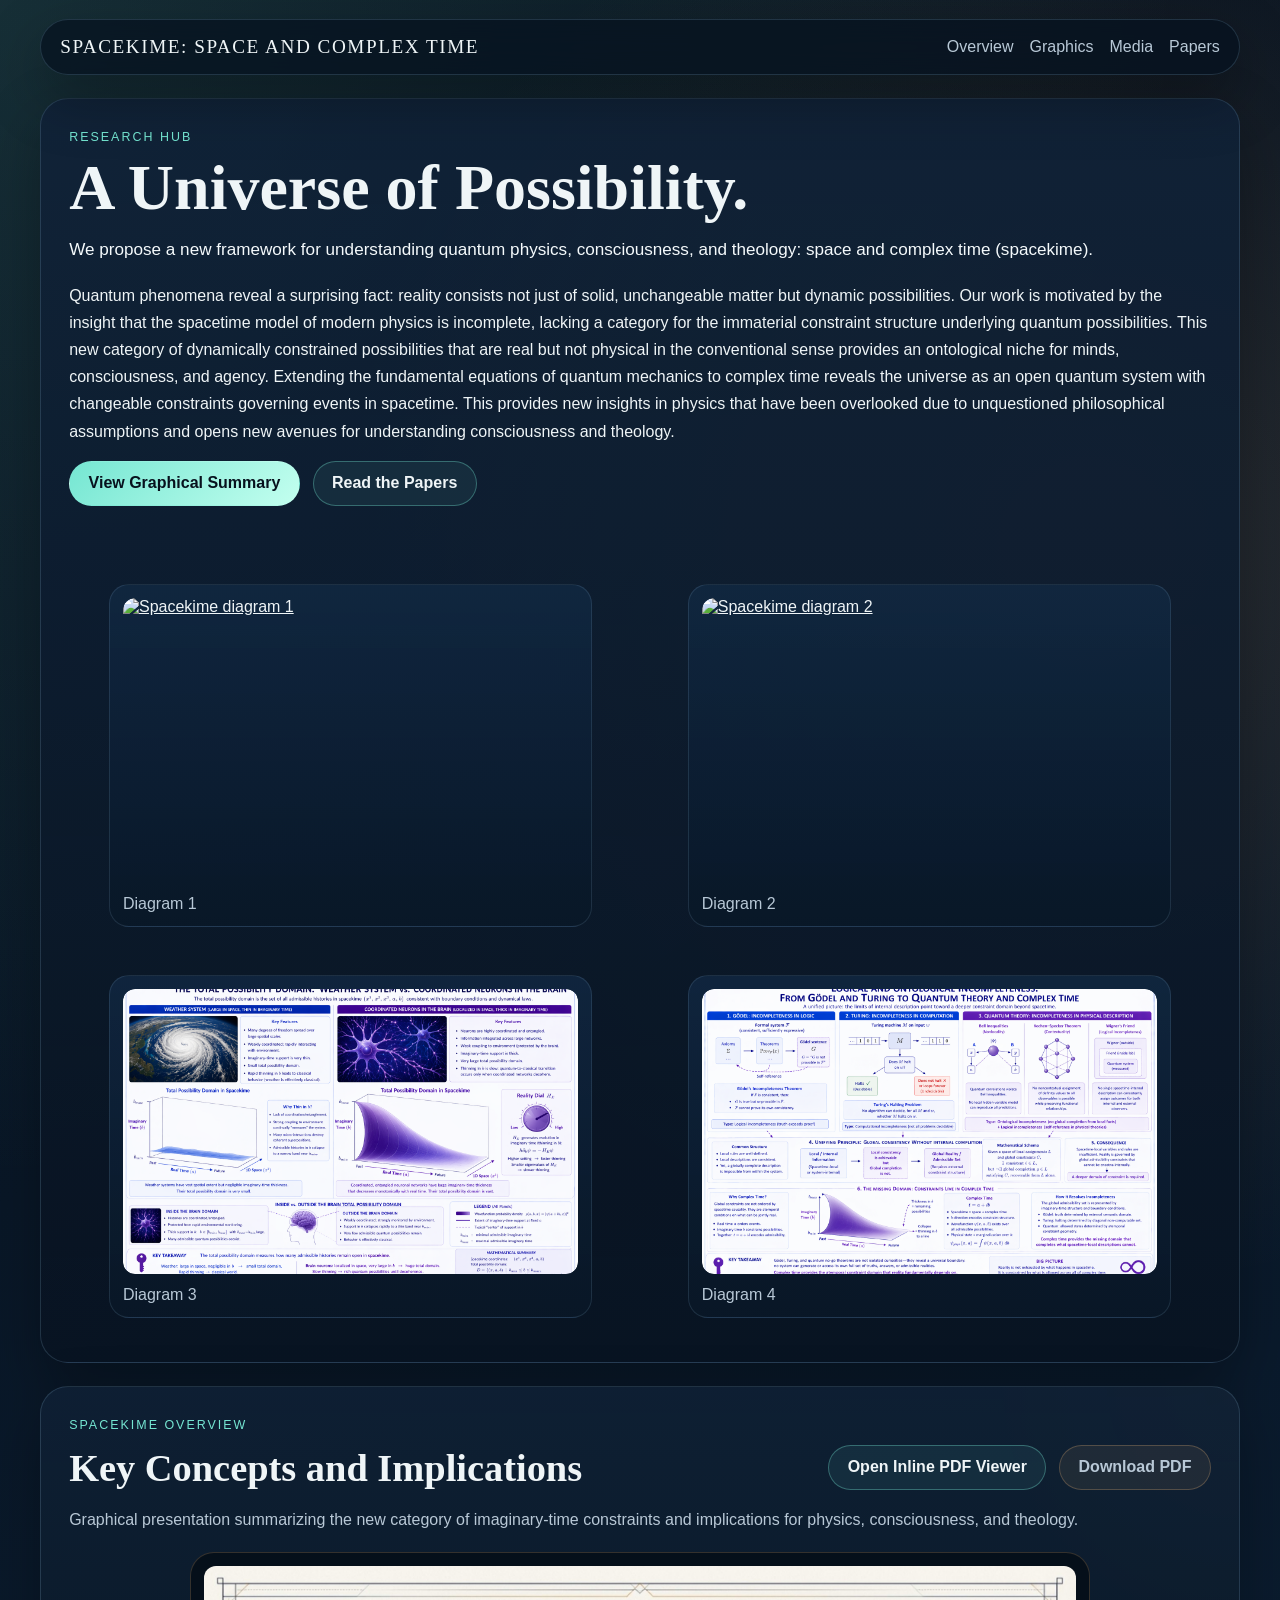
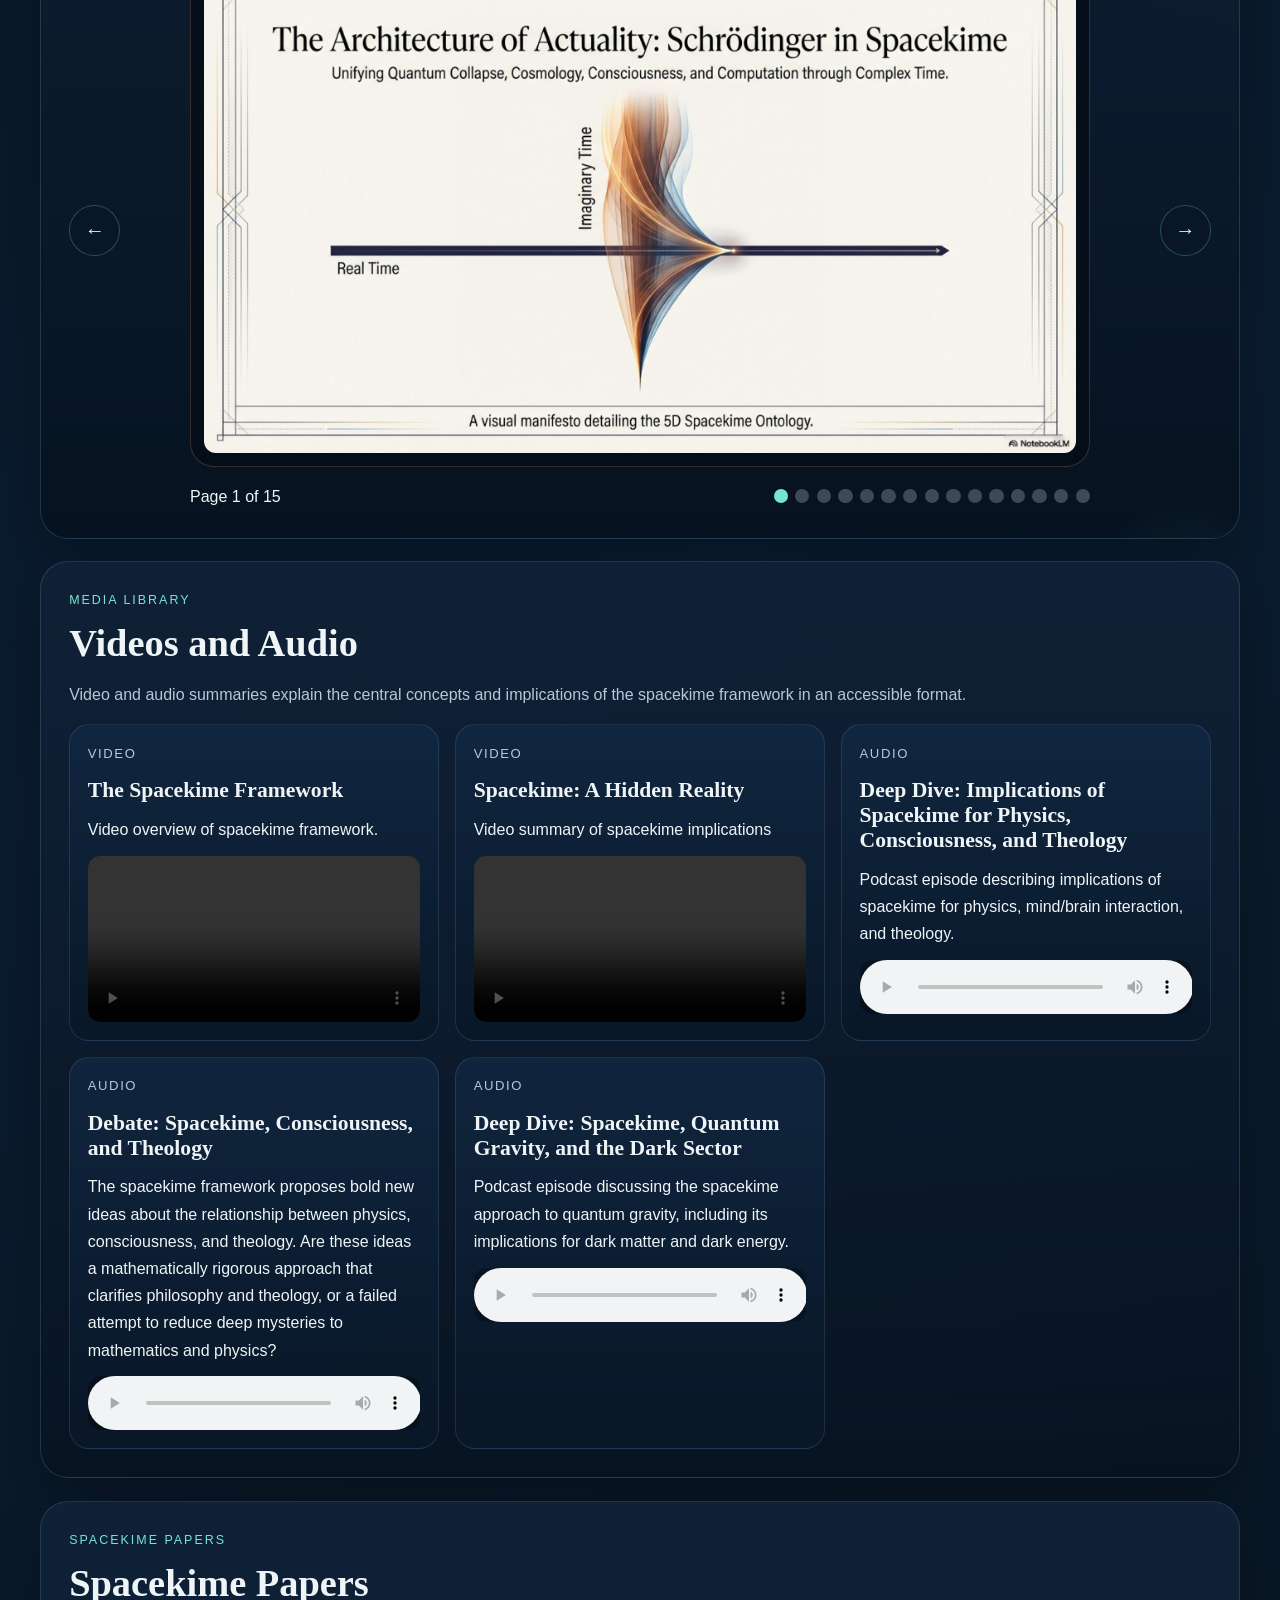
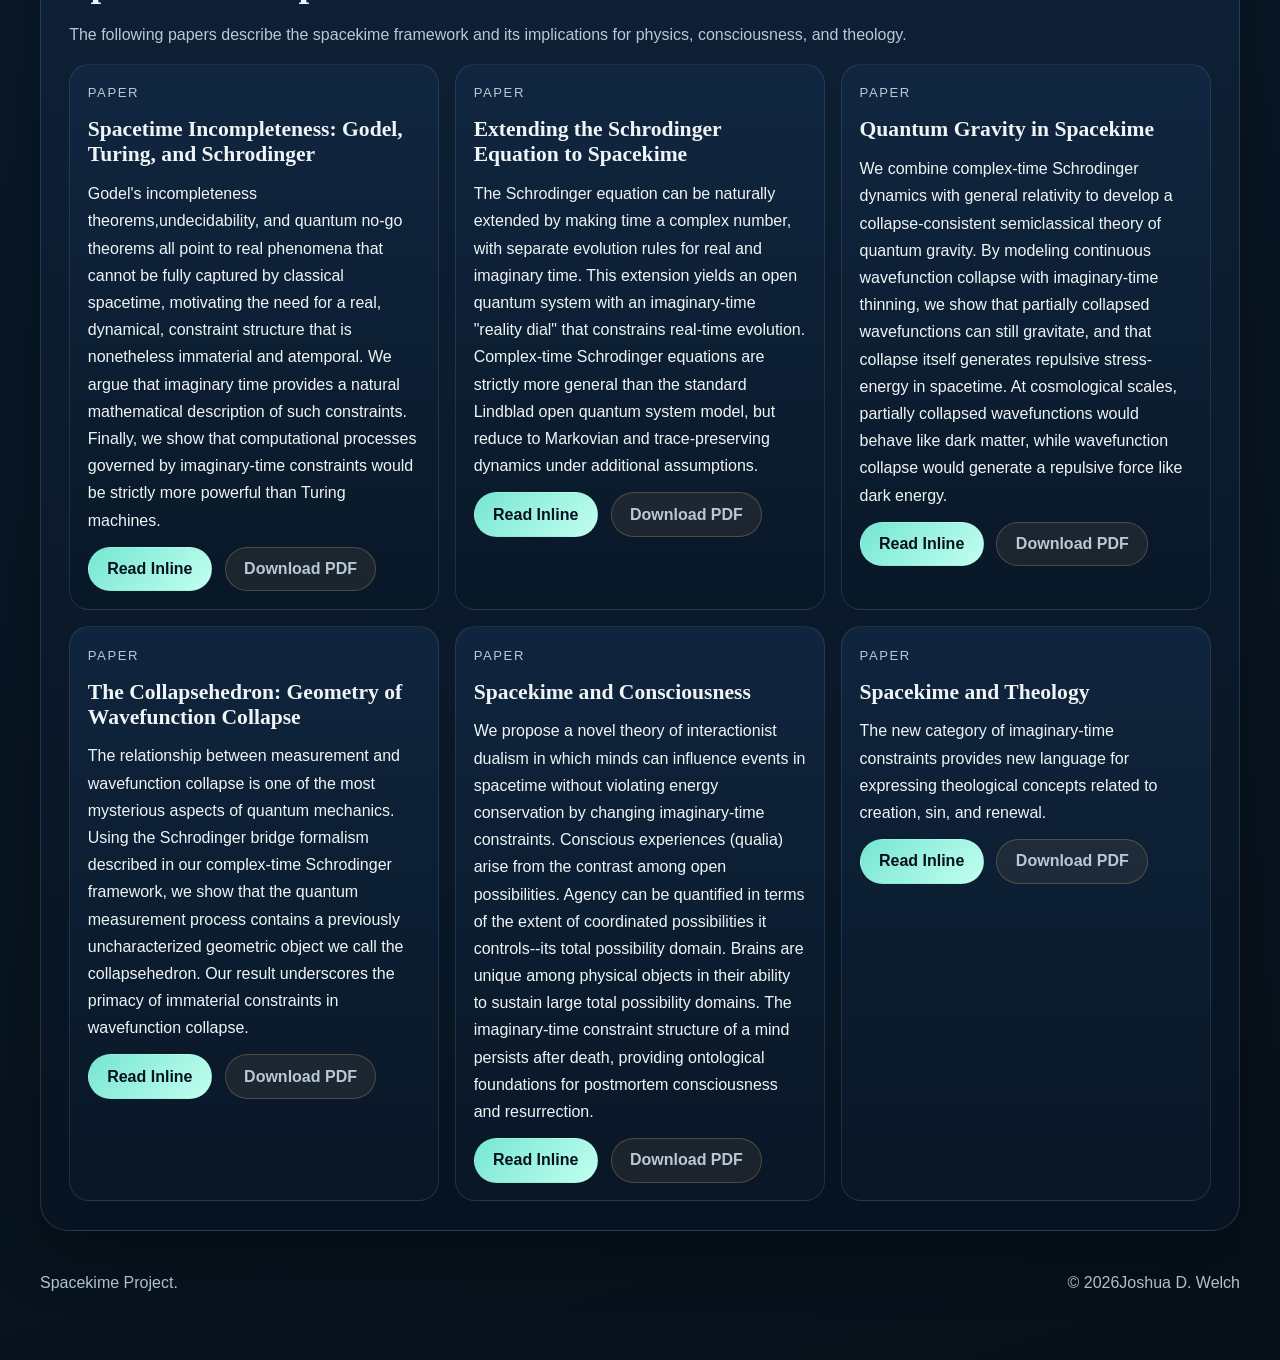
==== commit cfbc857f: "Add fourth overview diagram to homepage" ====
--- a/index.html
+++ b/index.html
@@ -60,6 +60,12 @@
             </a>
             <figcaption>Diagram 3</figcaption>
           </figure>
+          <figure class="diagram-card">
+            <a class="diagram-link" href="spacekime_diagram4.png" target="_blank" rel="noopener" aria-label="Open full-size Spacekime diagram 4">
+              <img src="spacekime_diagram4.png" alt="Spacekime diagram 4">
+            </a>
+            <figcaption>Diagram 4</figcaption>
+          </figure>
         </div>
       </section>
 
--- a/assets/css/site.css
+++ b/assets/css/site.css
@@ -406,7 +406,7 @@
 }
 
 .diagram-grid {
-  grid-template-columns: repeat(3, minmax(0, 1fr));
+  grid-template-columns: repeat(2, minmax(0, 1fr));
 }
 
 .overview-diagrams {
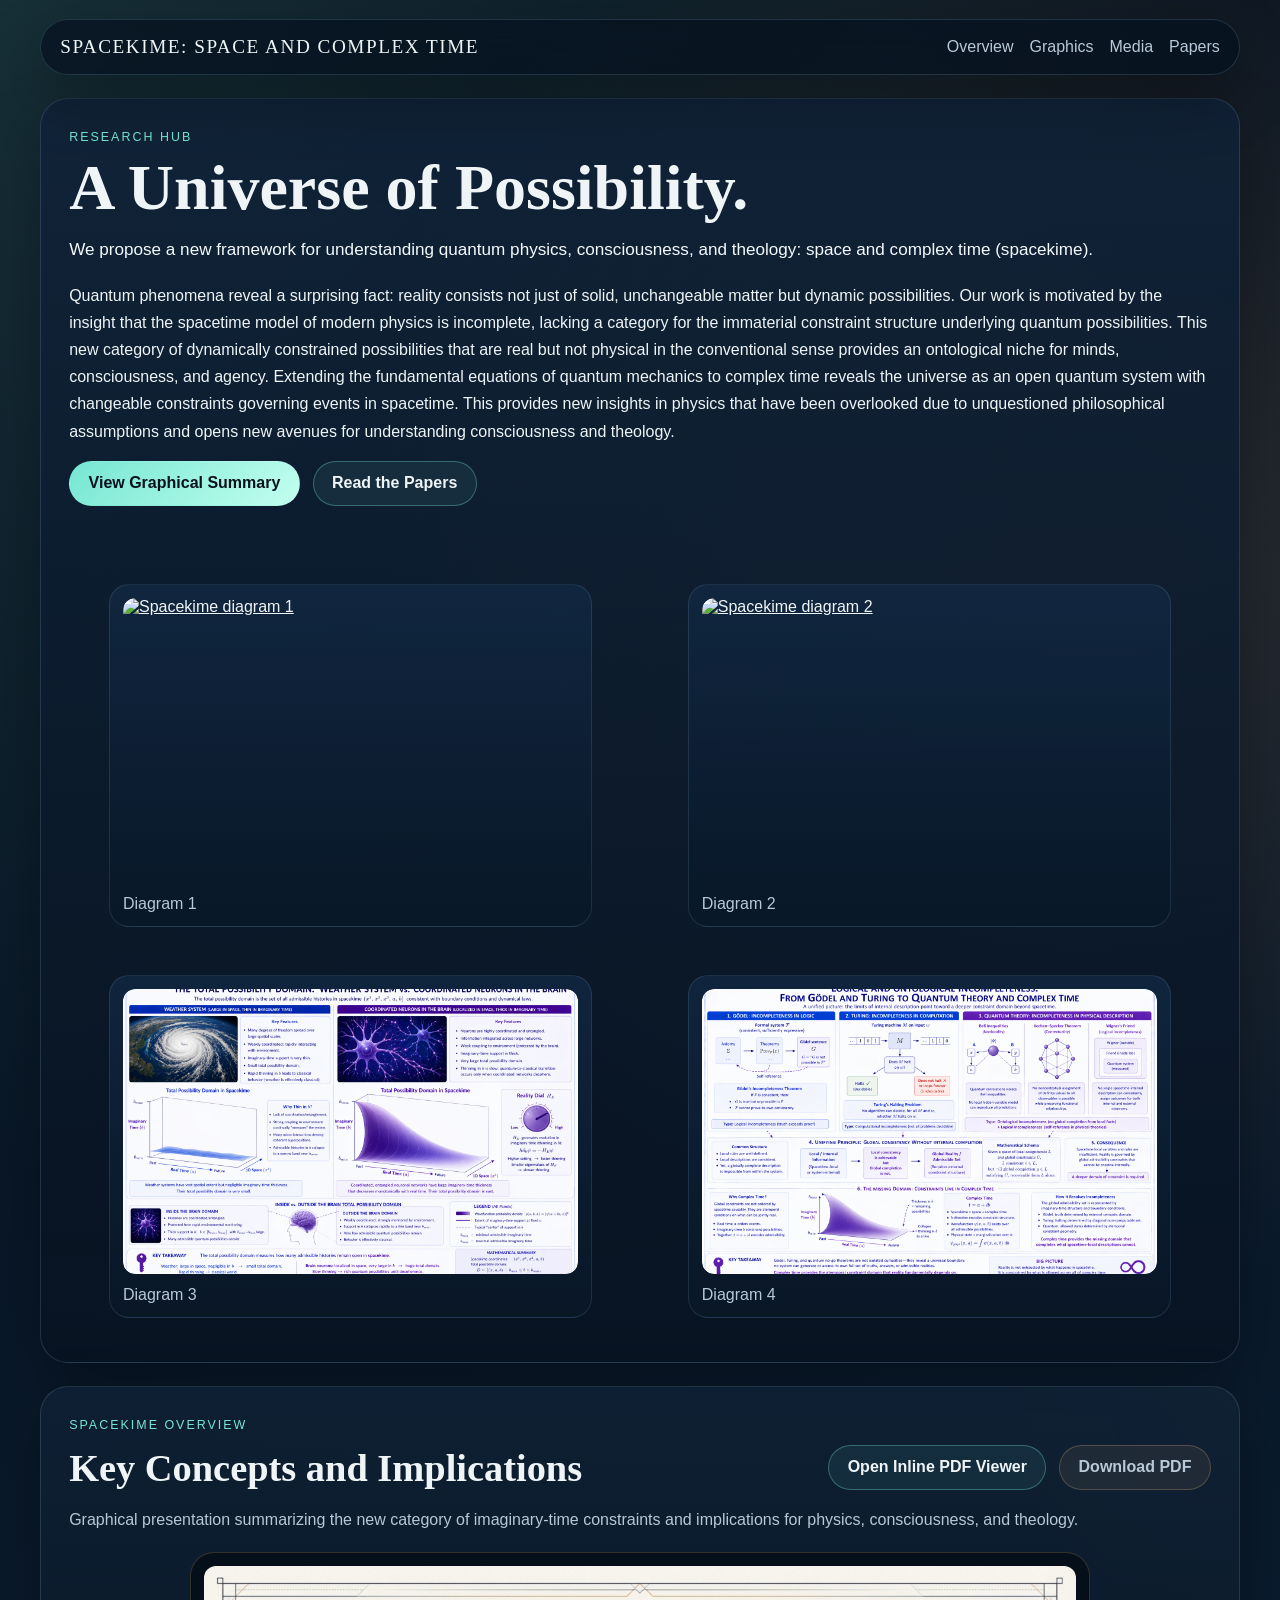
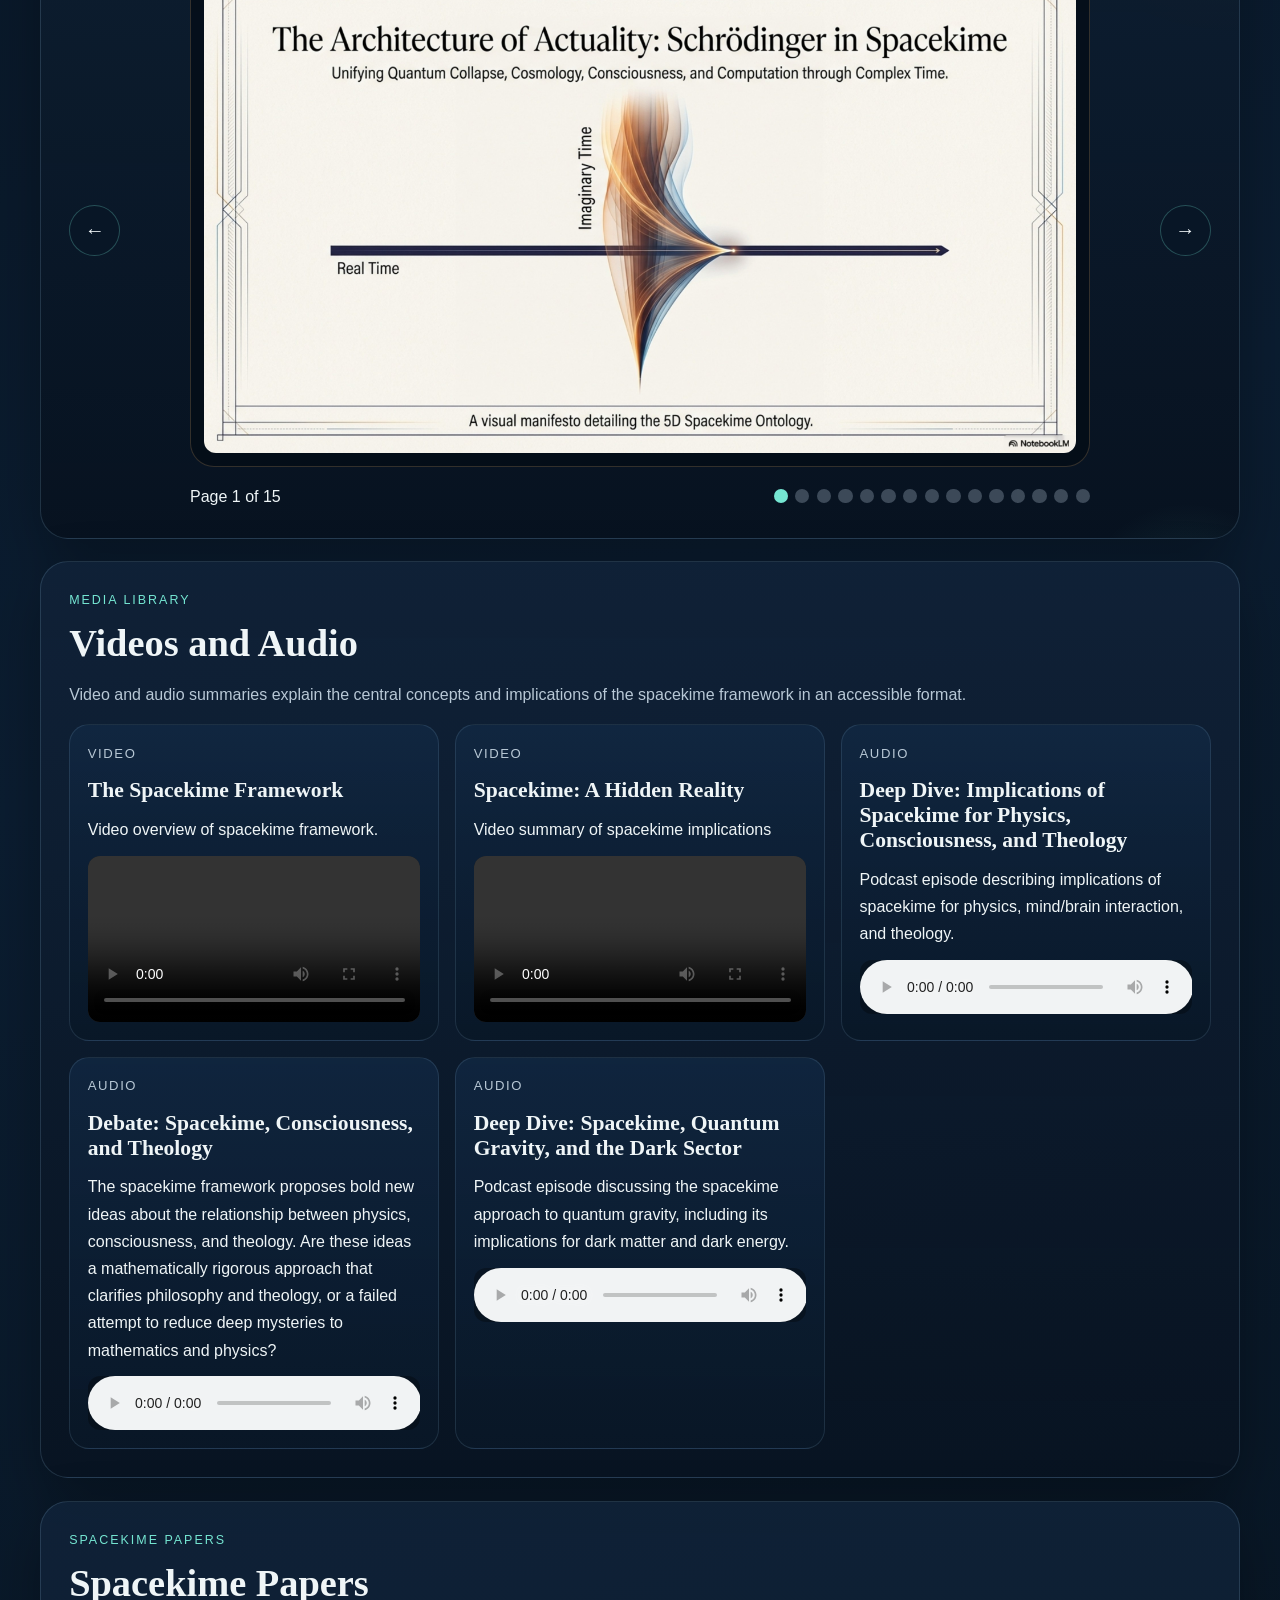
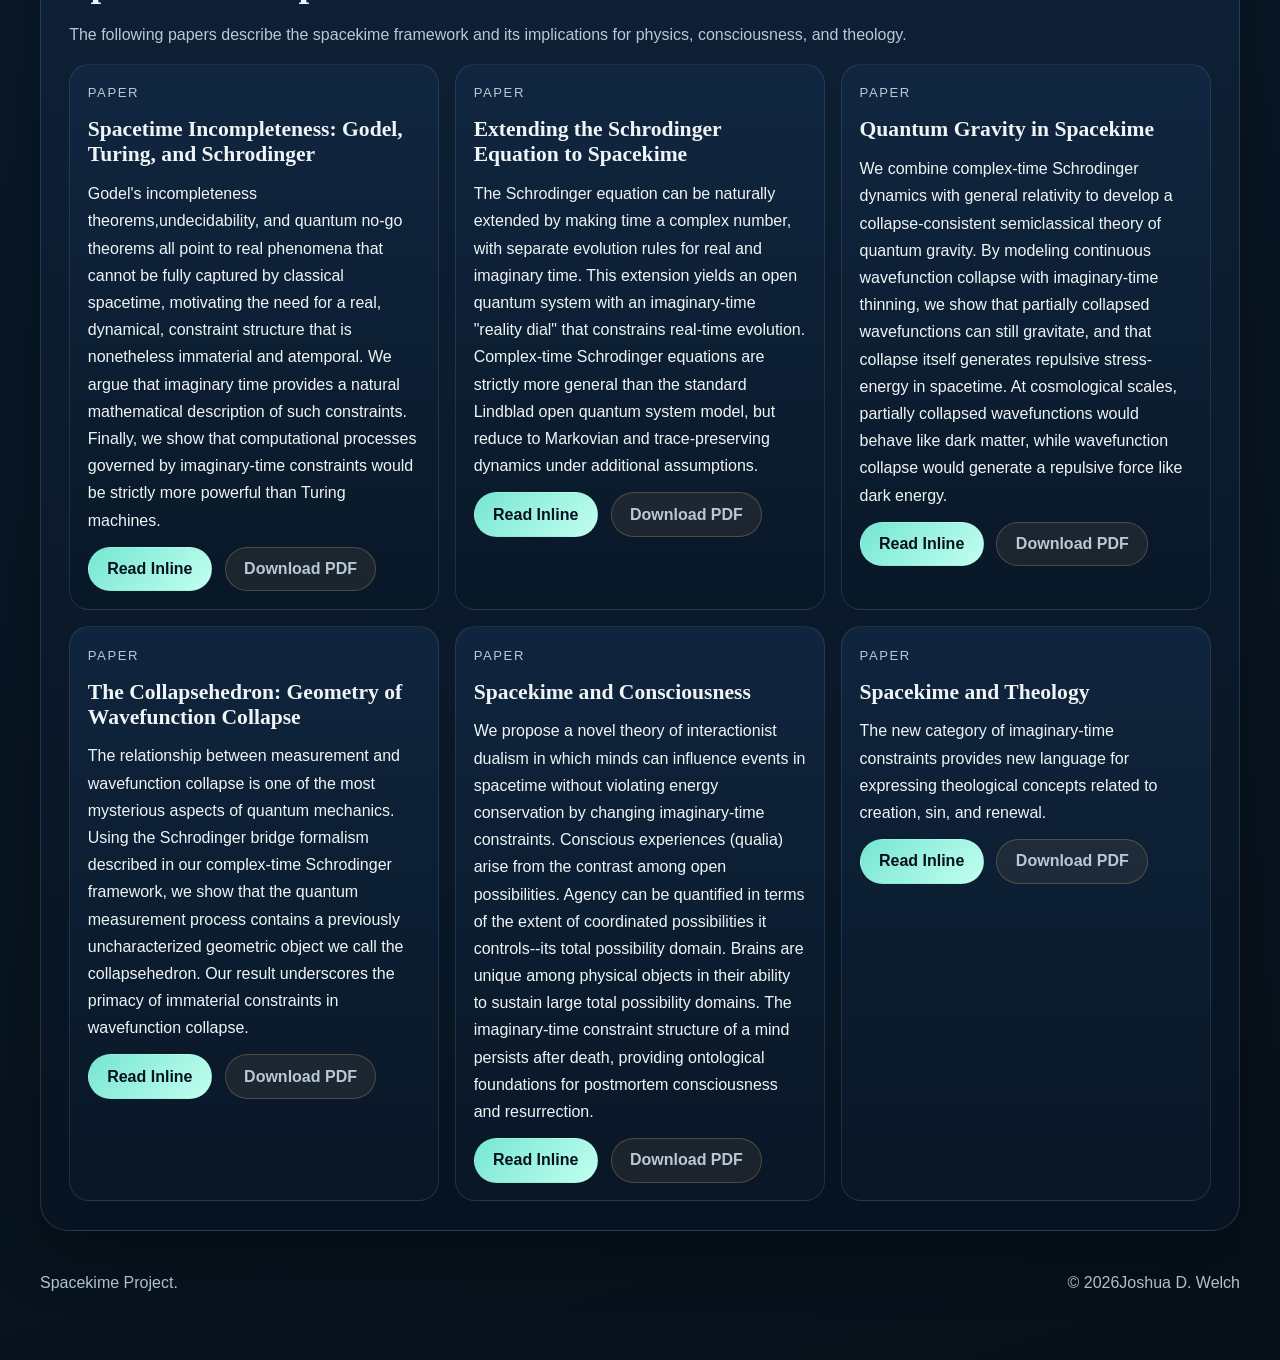
==== commit 193c647b: "Automate architecture slider image generation" ====
--- a/index.html
+++ b/index.html
@@ -84,7 +84,7 @@
           Graphical presentation summarizing the new category of imaginary-time constraints and implications for physics, consciousness, and theology.
         </p>
 
-        <div class="carousel-shell" data-carousel>
+        <div class="carousel-shell" data-carousel data-carousel-manifest="assets/data/architecture-pages.json">
           <button class="carousel-arrow" type="button" data-carousel-prev aria-label="Show previous architecture page">&larr;</button>
           <div class="carousel-stage">
             <figure class="carousel-frame">
@@ -96,7 +96,7 @@
               >
             </figure>
             <div class="carousel-meta">
-              <p class="carousel-caption" data-carousel-caption aria-live="polite">Page 1 of 15</p>
+              <p class="carousel-caption" data-carousel-caption aria-live="polite">Page 1</p>
               <div class="carousel-dots" data-carousel-dots aria-label="Architecture page selector"></div>
             </div>
           </div>
@@ -194,7 +194,7 @@
             <p>The Schrodinger equation can be naturally extended by making time a complex number, with separate evolution rules for real and imaginary time. This extension yields an open quantum system with an imaginary-time "reality dial" that constrains real-time evolution. Complex-time Schrodinger equations are strictly more general than the standard Lindblad open quantum system model, but reduce to Markovian and trace-preserving dynamics under additional assumptions. </p>
             <div class="paper-actions">
               <a class="button button-primary" href="papers/schrodinger-in-spacekime.html">Read Inline</a>
-              <a class="button button-ghost" href="Schrodinger_in_Spacekime_3-6-26.pdf" download>Download PDF</a>
+              <a class="button button-ghost" href="Schrodinger_in_Spacekime.pdf" download>Download PDF</a>
             </div>
           </article>
 
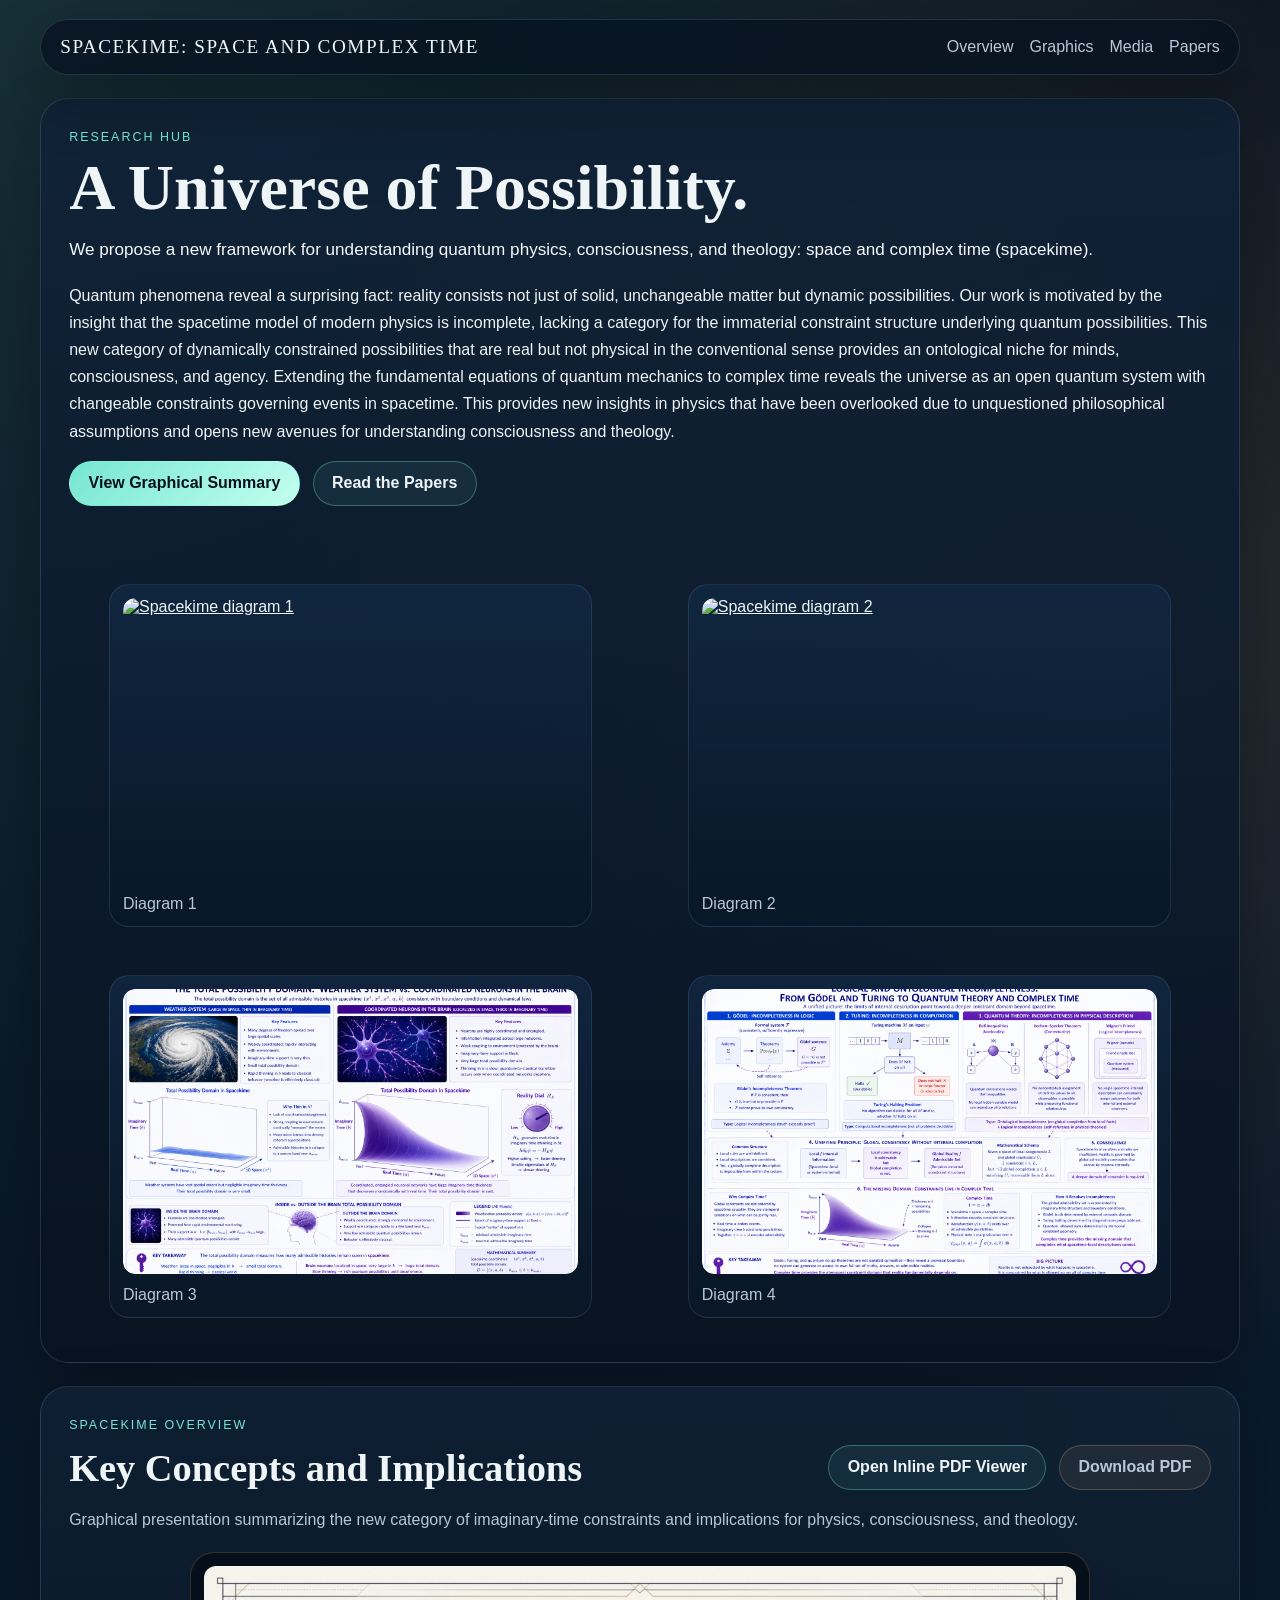
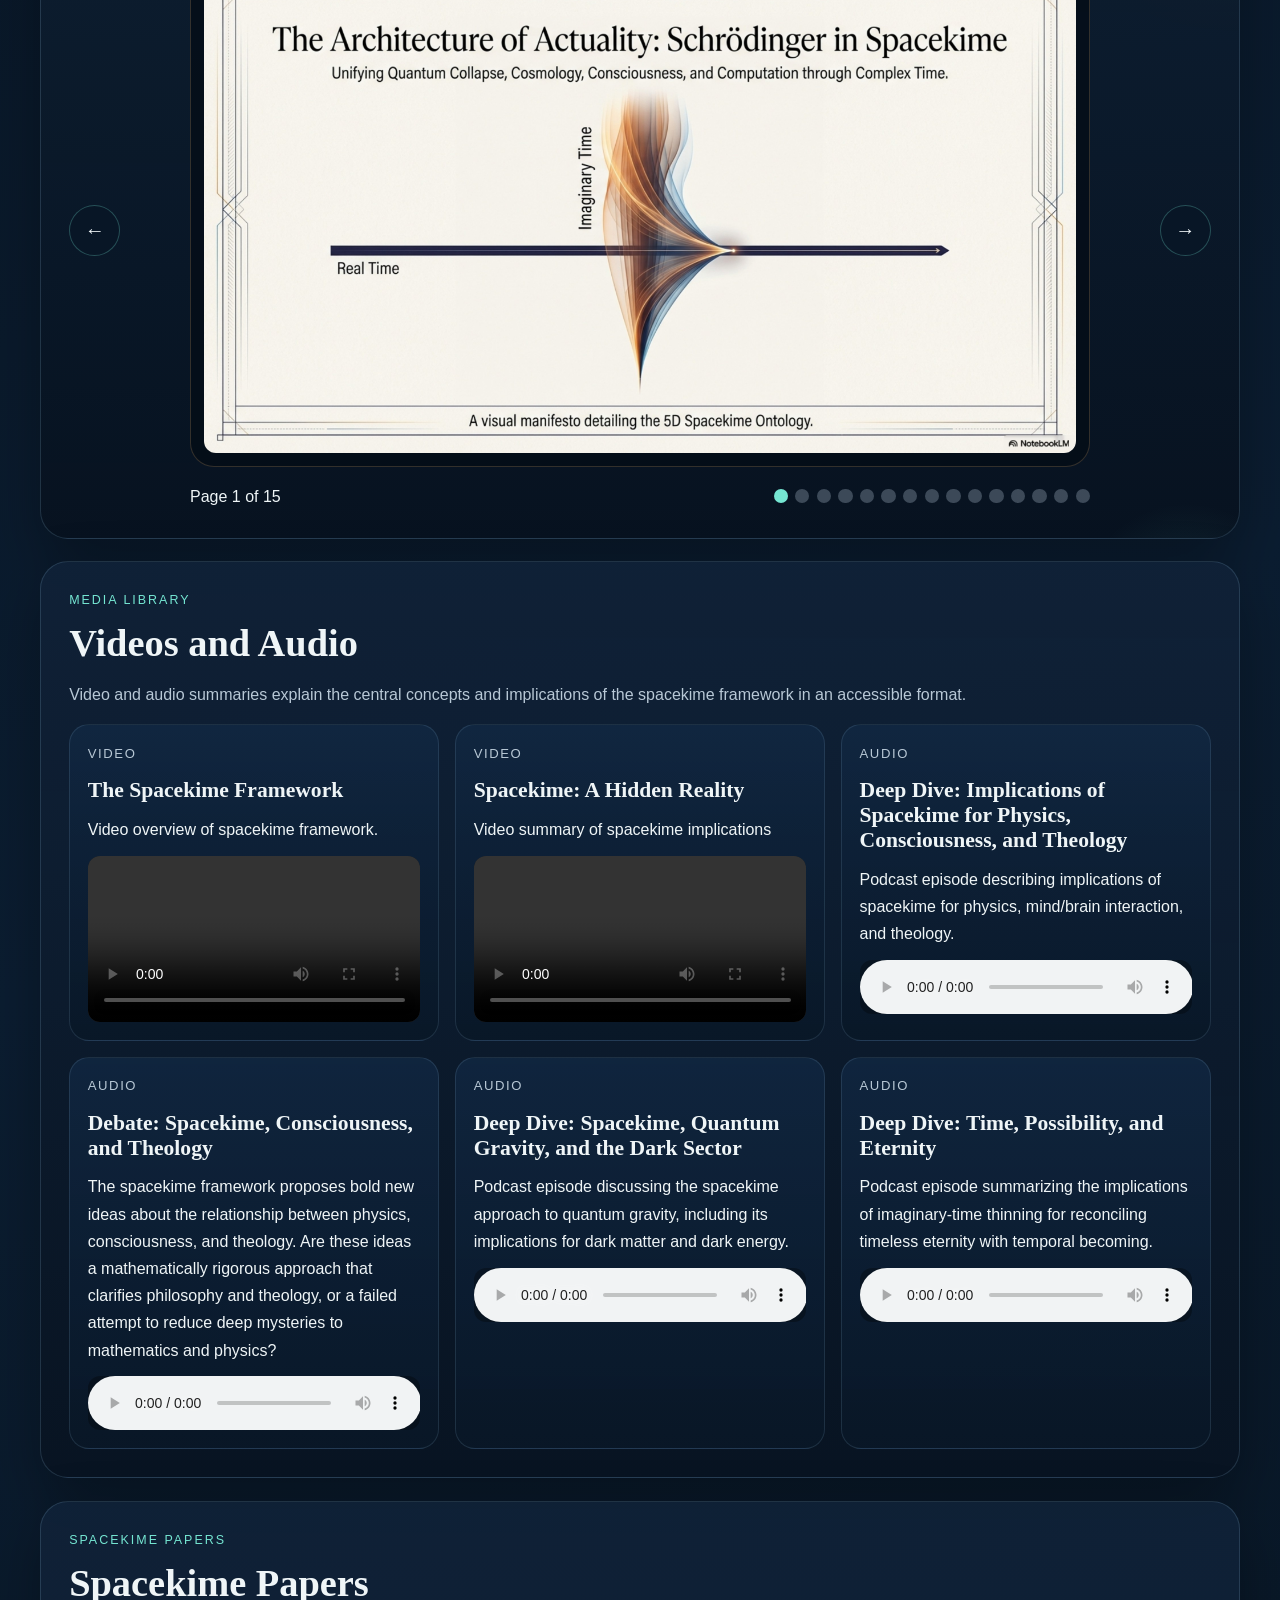
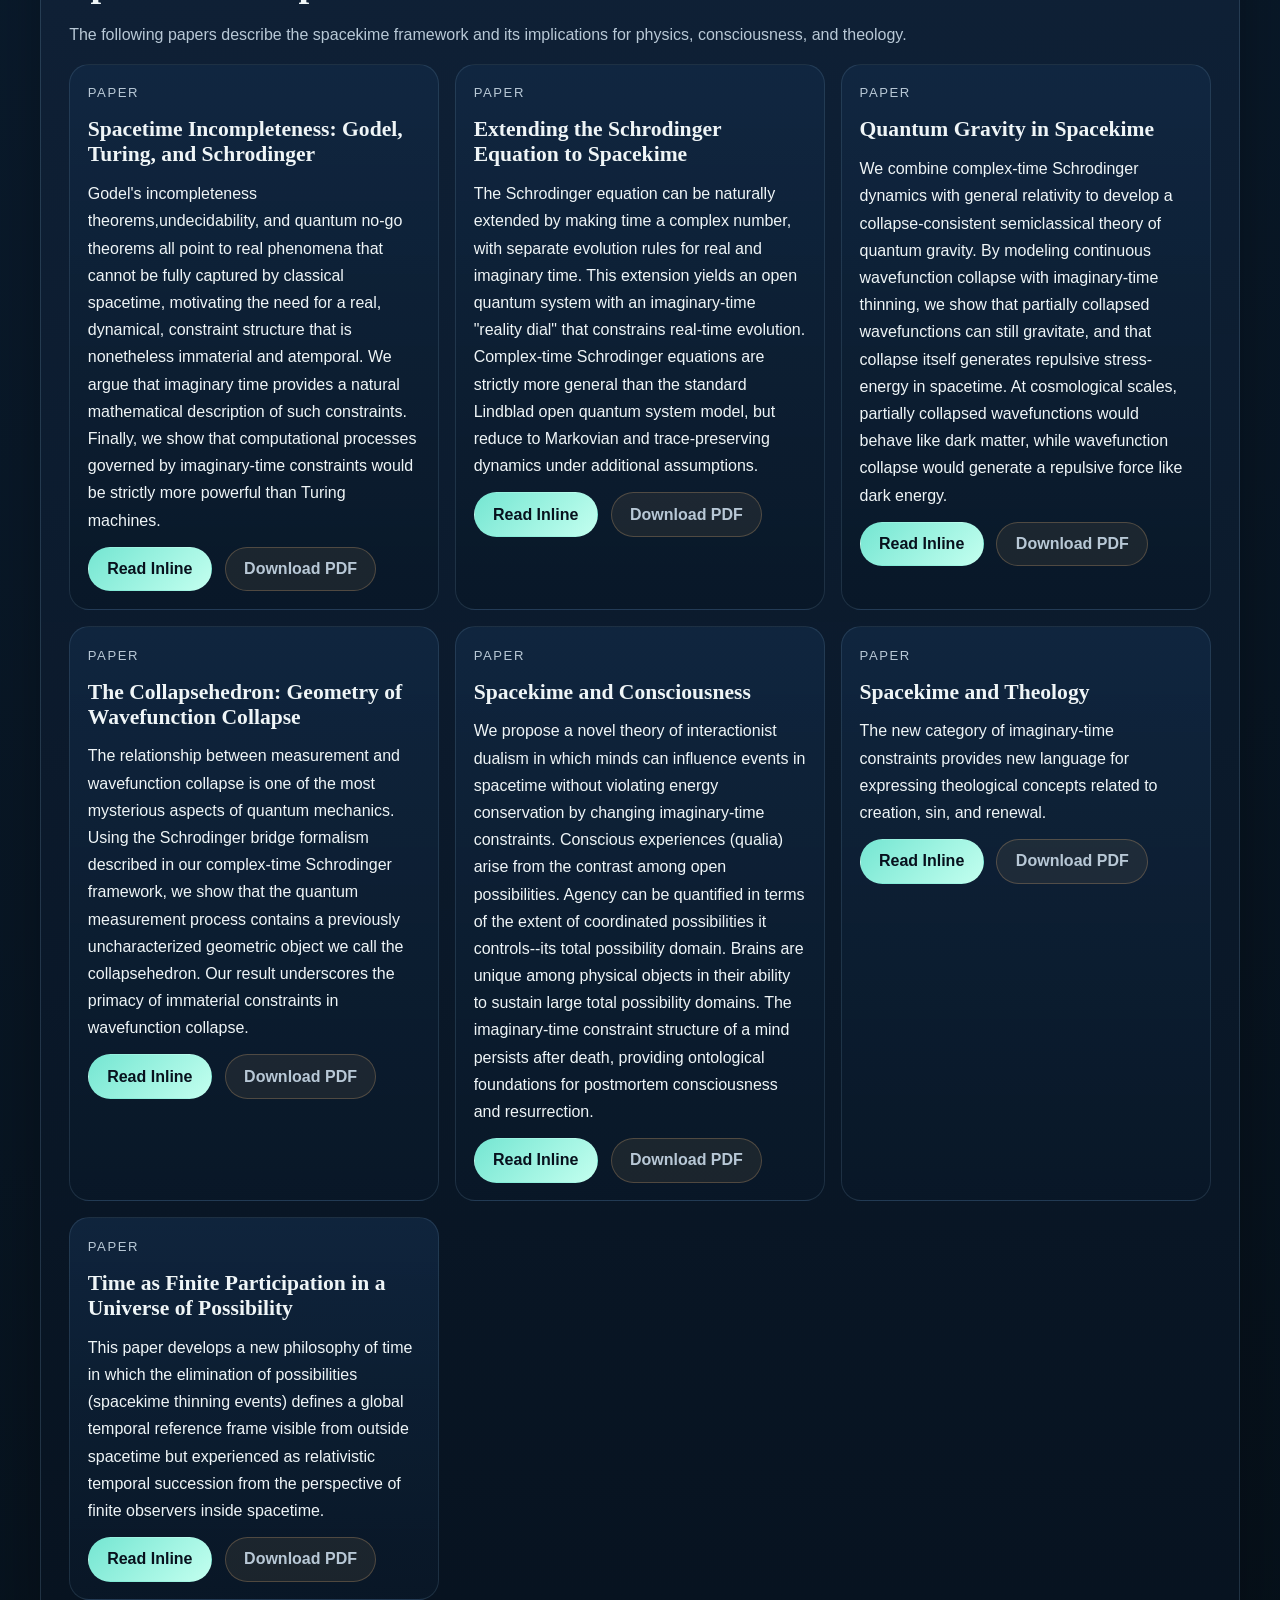
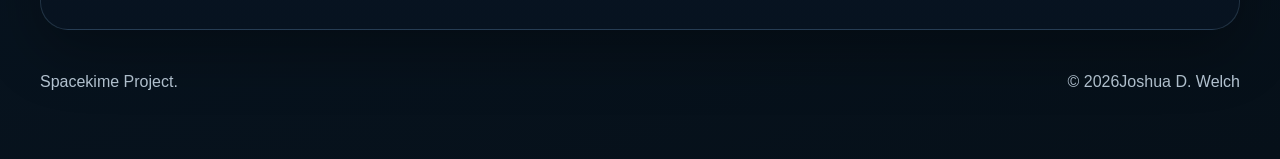
==== commit 22baf446: "Add possibility time eternity paper and audio" ====
--- a/index.html
+++ b/index.html
@@ -164,6 +164,16 @@
               Your browser does not support the audio element.
             </audio>
           </article>
+
+          <article class="media-card">
+            <p class="media-type">Audio</p>
+            <h3>Deep Dive: Time, Possibility, and Eternity</h3>
+            <p>Podcast episode summarizing the implications of imaginary-time thinning for reconciling timeless eternity with temporal becoming.</p>
+            <audio controls preload="metadata">
+              <source src="Time_Possibility_and_Eternity.m4a" type="audio/mp4">
+              Your browser does not support the audio element.
+            </audio>
+          </article>
         </div>
       </section>
 
@@ -237,6 +247,16 @@
               <a class="button button-ghost" href="Spacekime_and_Theology.pdf" download>Download PDF</a>
             </div>
           </article>
+
+          <article class="paper-card">
+            <p class="paper-type">Paper</p>
+            <h3>Time as Finite Participation in a Universe of Possibility</h3>
+            <p>This paper develops a new philosophy of time in which the elimination of possibilities (spacekime thinning events) defines a global temporal reference frame visible from outside spacetime but experienced as relativistic temporal succession from the perspective of finite observers inside spacetime.</p>
+            <div class="paper-actions">
+              <a class="button button-primary" href="papers/possibility-time-and-eternity.html">Read Inline</a>
+              <a class="button button-ghost" href="papers/possibility-time-and-eternity.pdf" download>Download PDF</a>
+            </div>
+          </article>
         </div>
       </section>
     </main>
